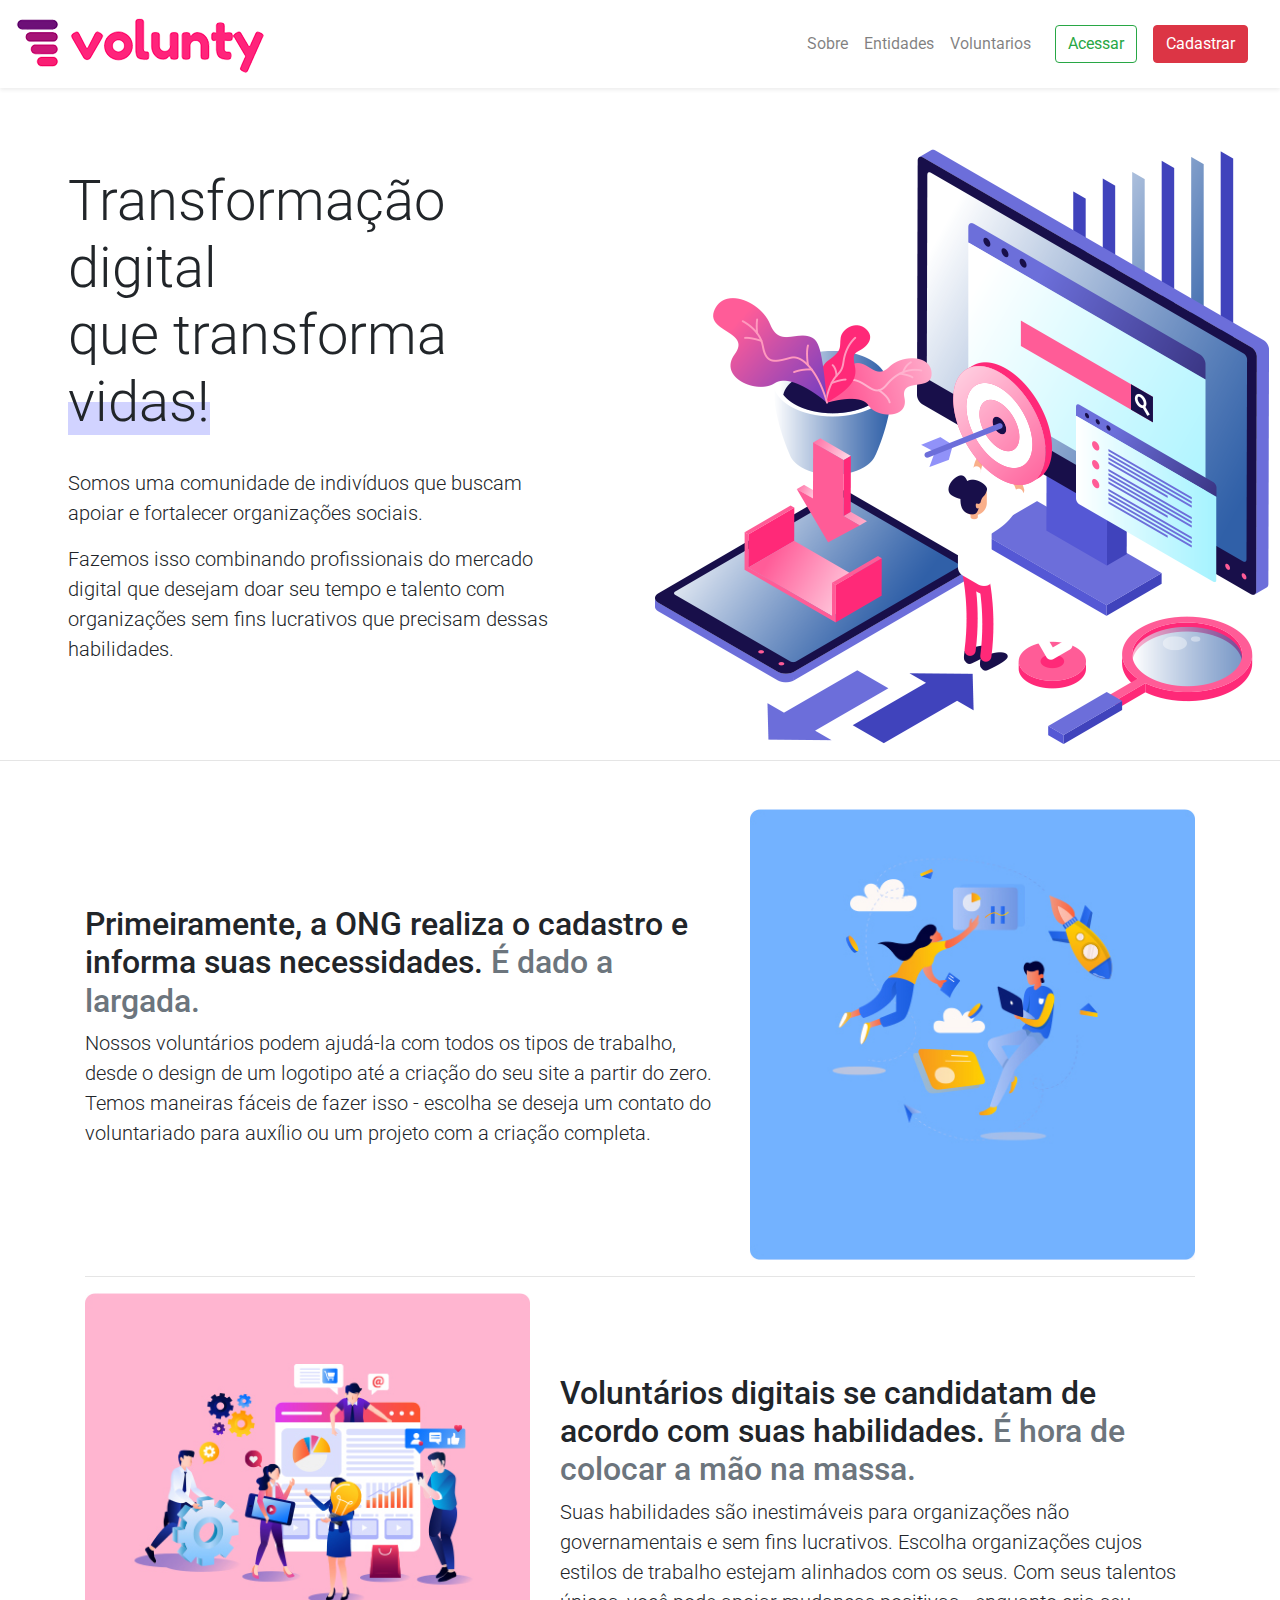
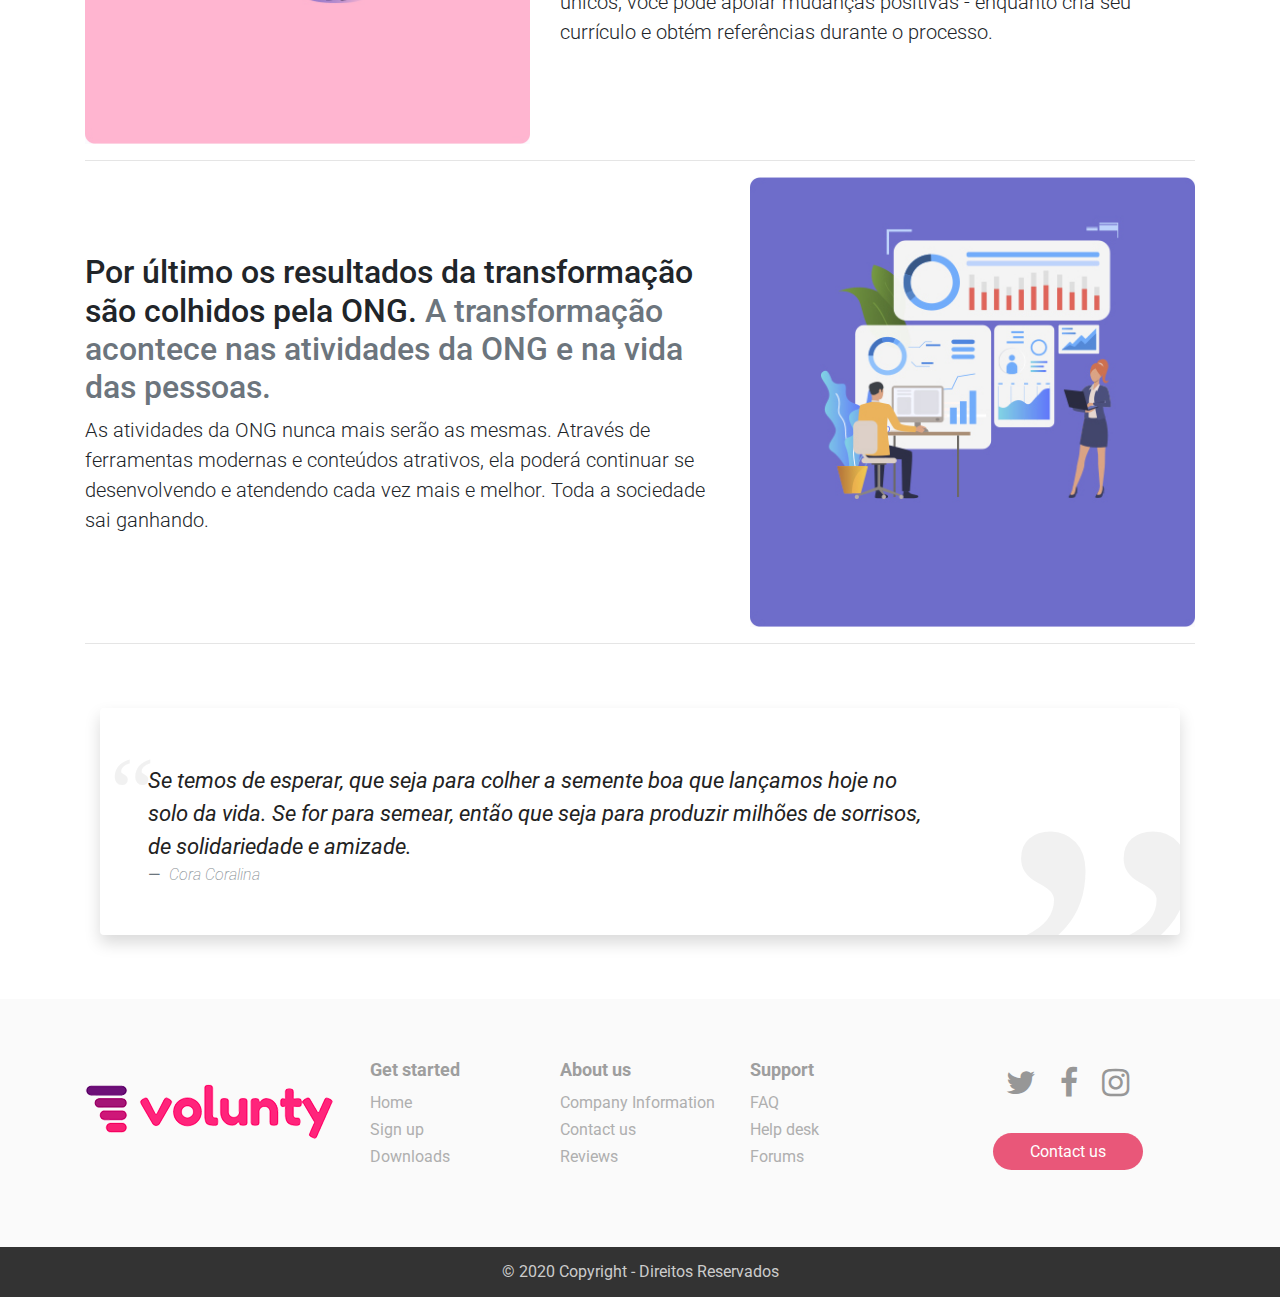
==== index.html @ 5f8e93ea "inicio" ====
<!DOCTYPE html>
<html lang="pt-br">

<head>
  <meta charset="utf-8">
  <meta name="viewport" content="width=device-width, initial-scale=1, shrink-to-fit=no">
  <meta name="description" content="">
  <meta name="author" content="">
  <meta name="generator" content="">
  <title>Volunty</title>


  <!-- Bootstrap core CSS -->
  <link rel="stylesheet" href="https://stackpath.bootstrapcdn.com/bootstrap/4.4.1/css/bootstrap.min.css"
    integrity="sha384-Vkoo8x4CGsO3+Hhxv8T/Q5PaXtkKtu6ug5TOeNV6gBiFeWPGFN9MuhOf23Q9Ifjh" crossorigin="anonymous">
  <link rel="stylesheet" href="https://cdnjs.cloudflare.com/ajax/libs/font-awesome/4.6.3/css/font-awesome.min.css">
  <link rel="stylesheet" href="assets/css/style.css">


</head>

<body style="background-color: white">



  <header>
    <nav class="navbar navbar-expand-lg navbar-light shadow-sm mb-3 bg-white " style="background-color: white;">
      <a class="navbar-brand div headerLogo" href="#"><img src="/assets/img/logo.png" alt="Volunty"></a>
      <button class="navbar-toggler" type="button" data-toggle="collapse" data-target="#navbarTogglerDemo02"
        aria-controls="navbarTogglerDemo02" aria-expanded="false" aria-label="Toggle navigation">
        <span class="navbar-toggler-icon"></span>
      </button>



      <div class="collapse navbar-collapse" id="navbarTogglerDemo02">
        <ul class="navbar-nav ml-auto mt-2 mt-lg-0" justify-content-end>
          <li class="nav-item ml-auto">
            <a class="nav-link " href="#">Sobre</a>
          </li>
          <li class="nav-item">
            <a class="nav-link" href="#">Entidades</a>
          </li>
          <li class="nav-item">
            <a class="nav-link" href="#">Voluntarios</a>
          </li>

        </ul>
        <nav class="navbar navbar-light">
          <button class="btn btn-outline-success mr-3" type="button">Acessar</button>
          <button class="btn btn-danger" type="button">Cadastrar</button>
        </nav>
      </div>
      <hr class="featurette-divider mb-5">

    </nav>

  </header>


  <div class="">

    <main role="main">
      <section id="">

        <div class="container-fluid">
          <div class="row ">
            <div class="col-md-5 mx-auto align-self-center">
              <h2 class="display-4">
                Transformação digital<br> que transforma <span class="highlight">vidas!</span>
              </h2>
              </br>
              <p class="lead"> Somos uma comunidade de indivíduos que
                buscam apoiar e fortalecer organizações sociais.</p>
              <p class="lead"> Fazemos isso combinando profissionais do mercado digital que
                desejam doar seu tempo e talento com organizações
                sem fins lucrativos que precisam dessas habilidades.</p>
            </div>
            <div class="col-md-6 align-self-center">
              <img src="/assets/img/hero_right.png" alt="Volunty">
            </div>
          </div>
        </div>



      </section>

      <hr class="featurette-divider mb-5 mt-10">

      <!-- Marketing messaging and featurettes  ================================================== -->
      <!-- Wrap the rest of the page in another container to center all the content. -->

      <div class="container marketing">



        <!-- START THE FEATURETTES -->



        <div class="row featurette">
          <div class="col-md-7  mx-auto align-self-center">
            <h2 class="featurette-heading">Primeiramente, a ONG realiza o cadastro e informa suas
              necessidades. <span class="text-muted">É dado a largada.</span></h2>
            <p class="lead">Nossos voluntários podem ajudá-la com todos os tipos de trabalho, desde o
              design de um logotipo até a criação do seu site a partir do zero. Temos maneiras fáceis de
              fazer isso - escolha se deseja um contato do voluntariado para auxílio ou um projeto com a criação
              completa.</p>
          </div>
          <div class="col-md-5">
            <img class="bd-placeholder-img bd-placeholder-img-lg featurette-image img-fluid mx-auto" width="500"
              height="500" class="bd-placeholder-img rounded-circle" width="140" height="140"
              src="/assets/img/visit_1.jpg" alt="Volunty">
          </div>
        </div>

        <hr class="featurette-divider">

        <div class="row featurette">
          <div class="col-md-7 order-md-2  mx-auto align-self-center">
            <h2 class="featurette-heading">Voluntários digitais se candidatam de acordo com suas habilidades.
              <span class="text-muted">É hora de colocar a mão na massa.</span></h2>
            <p class="lead">Suas habilidades são inestimáveis ​​para organizações não governamentais e sem fins
              lucrativos.
              Escolha organizações cujos estilos de trabalho estejam alinhados com os seus.
              Com seus talentos únicos, você pode apoiar mudanças positivas - enquanto cria seu currículo
              e obtém referências durante o processo.</p>
          </div>
          <div class="col-md-5">
            <img class="bd-placeholder-img bd-placeholder-img-lg featurette-image img-fluid mx-auto" width="500"
              height="500" class="bd-placeholder-img rounded-circle" width="140" height="140"
              src="/assets/img/visit_2.jpg" alt="Volunty">
          </div>
        </div>

        <hr class="featurette-divider">

        <div class="row featurette">
          <div class="col-md-7  mx-auto align-self-center">
            <h2 class="featurette-heading">Por último os resultados da transformação são colhidos pela ONG.
              <span class="text-muted">A transformação acontece nas atividades da ONG e na vida das
                pessoas.</span>
            </h2>
            <p class="lead">As atividades da ONG nunca mais serão as mesmas. Através de ferramentas modernas e conteúdos
              atrativos, ela poderá continuar se desenvolvendo e atendendo cada vez mais e melhor. Toda a sociedade sai
              ganhando.</p>
          </div>
          <div class="col-md-5">
            <img class="bd-placeholder-img bd-placeholder-img-lg featurette-image img-fluid mx-auto" width="500"
              height="500" class="bd-placeholder-img rounded-circle" width="140" height="140"
              src="/assets/img/visit_3.jpg" alt="Volunty">
          </div>
        </div>

        <hr class="featurette-divider">


        <!-- citaçao-->

        <section class="py-5">
          <div class="container">


            <div class="row">
              <div class="col-lg-12 mx-auto ">

                <!-- CUSTOM BLOCKQUOTE -->
                <blockquote class="blockquote blockquote-custom bg-white p-5 shadow rounded quote-card">

                  <p class="mb-0 mt-2 font-italic">Se temos de esperar, que seja para colher a semente boa que lançamos
                    hoje no solo da vida. Se for para semear, então que seja para produzir milhões de sorrisos, de
                    solidariedade e amizade.</p>
                  <footer class="blockquote-footer  ">
                    <cite title="Source Title">Cora Coralina</cite>
                  </footer>
                </blockquote><!-- END -->

              </div>
            </div>
          </div>
        </section>
        <!-- citaçao-->



      </div>


      <!-- /END THE FEATURETTES -->



  </div><!-- /.container -->



  <!-- FOOTER
    ================================================== -->
  <footer id="myFooter">
    <div class="container">
      <div class="row">
        <div class="col-sm-3">
          <a class="navbar-brand div headerLogo" href="#"><img src="/assets/img/logo.png" alt="Volunty"></a>
        </div>
        <div class="col-sm-2">
          <h5>Get started</h5>
          <ul>
            <li><a href="#">Home</a></li>
            <li><a href="#">Sign up</a></li>
            <li><a href="#">Downloads</a></li>
          </ul>
        </div>
        <div class="col-sm-2">
          <h5>About us</h5>
          <ul>
            <li><a href="#">Company Information</a></li>
            <li><a href="#">Contact us</a></li>
            <li><a href="#">Reviews</a></li>
          </ul>
        </div>
        <div class="col-sm-2">
          <h5>Support</h5>
          <ul>
            <li><a href="#">FAQ</a></li>
            <li><a href="#">Help desk</a></li>
            <li><a href="#">Forums</a></li>
          </ul>
        </div>
        <div class="col-sm-3">
          <div class="social-networks">
            <a href="#" class="twitter"><i class="fa fa-twitter"></i></a>
            <a href="#" class="facebook"><i class="fa fa-facebook"></i></a>
            <a href="#" class="instagram"><i class="fa fa-instagram"></i></a>
          </div>
          <button type="button" class="btn btn-default">Contact us</button>
        </div>
      </div>
    </div>
    <div class="footer-copyright">
      <p>© 2020 Copyright - Direitos Reservados </p>
    </div>
  </footer>

  </main>
  </div>

  <script src="https://code.jquery.com/jquery-3.4.1.slim.min.js"
    integrity="sha384-J6qa4849blE2+poT4WnyKhv5vZF5SrPo0iEjwBvKU7imGFAV0wwj1yYfoRSJoZ+n"
    crossorigin="anonymous"></script>
  <script src="https://cdn.jsdelivr.net/npm/popper.js@1.16.0/dist/umd/popper.min.js"
    integrity="sha384-Q6E9RHvbIyZFJoft+2mJbHaEWldlvI9IOYy5n3zV9zzTtmI3UksdQRVvoxMfooAo"
    crossorigin="anonymous"></script>
  <script src="https://stackpath.bootstrapcdn.com/bootstrap/4.4.1/js/bootstrap.min.js"
    integrity="sha384-wfSDF2E50Y2D1uUdj0O3uMBJnjuUD4Ih7YwaYd1iqfktj0Uod8GCExl3Og8ifwB6"
    crossorigin="anonymous"></script>
</body>

</html>
---- assets/css/style.css ----
@import url('https://fonts.googleapis.com/css2?family=Roboto:ital,wght@0,300;0,400;0,500;0,700;0,900;1,500;1,900&display=swap');


/*

.btn {
  color: #fff;
  background: #f44a40;
  border: 1px solid transparent;
  border-radius: 20px;
  display: inline-block;
  outline: none;
  line-height: 40px;
  padding: 2px 20px 2px 20px;
  font-size: .8em;
  text-decoration: none;
  font-weight: 500;
  cursor: pointer;
  display: flex;
  width: 120px;
  box-sizing: border-box;
  margin: auto;
  justify-content: center;
 t}

.btn:hover {
  cursor: pointer;
  background: #ff4800;
  transition-duration: 0.4s;
  text-decoration: none;
  }

  /* HEADER -------------------------------------------------- */
/*/*
#intro {

  margin-top: 100px;
}

.headerContainer {
    
  padding: 15px;
  display: flex;
  margin: auto;

             
}

.headerLogo {
  float: left;
}

.headerLogo img {
    height: 50px;
    margin-right: 30px;
}
.headerNav{

width: 100%;
background-color: teal;
margin: auto;
justify-content: flex-end;
}

.headerNav nav ul {
    list-style-type: none;
    margin: 0px;
    padding-right: 20px;
  }
  
.headerNav nav ul li {
  float: right;

    
  
  }
  
.headerNav nav ul li .headerNavLink {
    padding-left: 25px;
    text-decoration: none;
  }
  
.headerNav nav ul li .headerNavLink:hover {
      color: #6d0f78;
      transition-duration: 0.4s;
    }

.headerRegister{



   }


 
  /* MAIN -------------------------------------------------- */

/*/*
.mainContainer {

}

.mainTop{
  margin-top: 500px;
  justify-items: center;
  align-items: center;
}

.mainTopPresentation{
  margin: 100px;
  color: #2b4b80cc
}
.mainTopPresentation h1{
 font-size: 34px;
 font-weight: bold;

}
.mainTopPresentation p{
  font-size: 23px
  
}

.mainTopImg{

}

.main2

  /* FOOTER -------------------------------------------------- */


  #myFooter {
    background-color: #fafafa;
    color: rgb(255, 255, 255);
    padding-top: 30px;
}

#myFooter .footer-copyright {
    background-color: #333333;
    padding-top: 3px;
    padding-bottom: 3px;
    text-align: center;
}

#myFooter .row {
    margin-bottom: 60px;
}

#myFooter .navbar-brand {
    margin-top: 45px;
    height: 65px;
}

#myFooter .footer-copyright p {
    margin: 10px;
    color: #ccc;
}

#myFooter ul {
    list-style-type: none;
    padding-left: 0;
    line-height: 1.7;
}

#myFooter h5 {
    font-size: 18px;
    color: rgb(158, 158, 158);
    font-weight: bold;
    margin-top: 30px;
}

#myFooter h2 a{
    font-size: 50px;
    text-align: center;
    color: #fff;
}

#myFooter a {
    color: #afafaf;
    text-decoration: none;
}

#myFooter a:hover,
#myFooter a:focus {
    text-decoration: none;
    color: rgb(88, 88, 88);
}

#myFooter .social-networks {
    text-align: center;
    padding-top: 30px;
    padding-bottom: 16px;
}

#myFooter .social-networks a {
    font-size: 32px;
    color: #979797;
    padding: 10px;
    transition: 0.2s;
}

#myFooter .social-networks a:hover {
    text-decoration: none;
}

#myFooter .facebook:hover {
    color: #0077e2;
}

#myFooter .instagram:hover {
    color: #ef1a1a;
}

#myFooter .twitter:hover {
    color: #00aced;
}

#myFooter .btn {
    color: white;
    background-color: #e95779;
    border-radius: 20px;
    border: none;
    width: 150px;
    display: block;
    margin: 0 auto;
    margin-top: 10px;
    line-height: 25px;
}

#myFooter .btn:hover {
  background-color: #fd7d9b;
}

@media screen and (max-width: 767px) {
    #myFooter {
        text-align: center;
    }
}




/*
* ==========================================
* QUOTE
* ==========================================
*
*/



.quote-card {
  background: #fff;
  color: #222222;
  padding: 20px;
  padding-left: 50px;
  box-sizing: border-box;
  box-shadow: 0 2px 4px rgba(34, 34, 34, 0.12);
  position: relative;
  overflow: hidden;
  min-height: 120px;
}
.quote-card p {
  font-size: 22px;
  line-height: 1.5;
  margin: 0;
  max-width: 80%;
}
.quote-card cite {
  font-size: 16px;
  margin-top: 10px;
  font-weight: 200;
  opacity: 0.8;
}
.quote-card:before {
  font-family: Georgia, serif;
  content: "“";
  position: absolute;
  top: 10px;
  left: 10px;
  font-size: 5em;
  color: rgba(238, 238, 238, 0.8);
  font-weight: normal;
}
.quote-card:after {
  font-family: Georgia, serif;
  content: "”";
  position: absolute;
  bottom: -110px;
  line-height: 100px;
  right: -32px;
  font-size: 25em;
  color: rgba(238, 238, 238, 0.8);
  font-weight: normal;
}
@media (max-width: 640px) {
  .quote-card:after {
    font-size: 22em;
    right: -25px;
  }
}



/*
*
* ==========================================
* Highlight
* ==========================================
*/

.highlight {
  background: linear-gradient(180deg,rgba(255,255,255,0) 50%, #d1d3ff 50%);
}
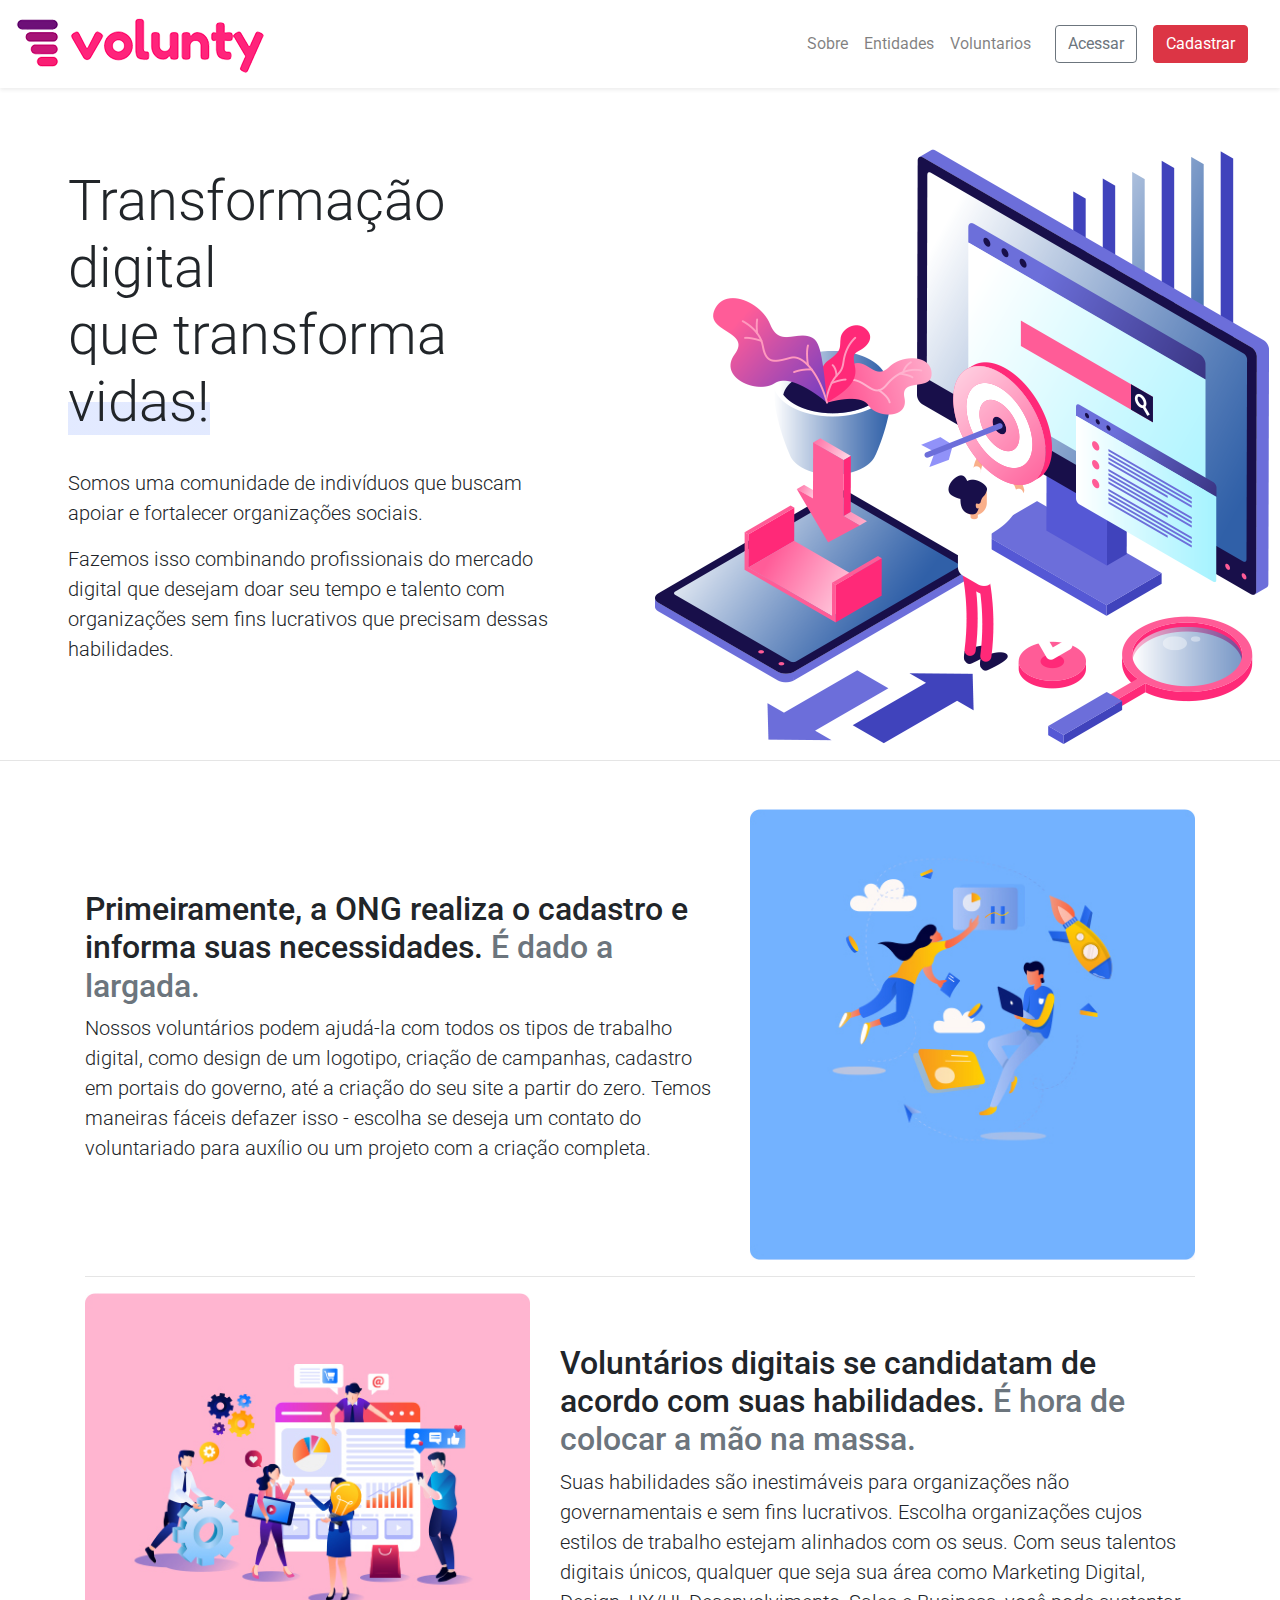
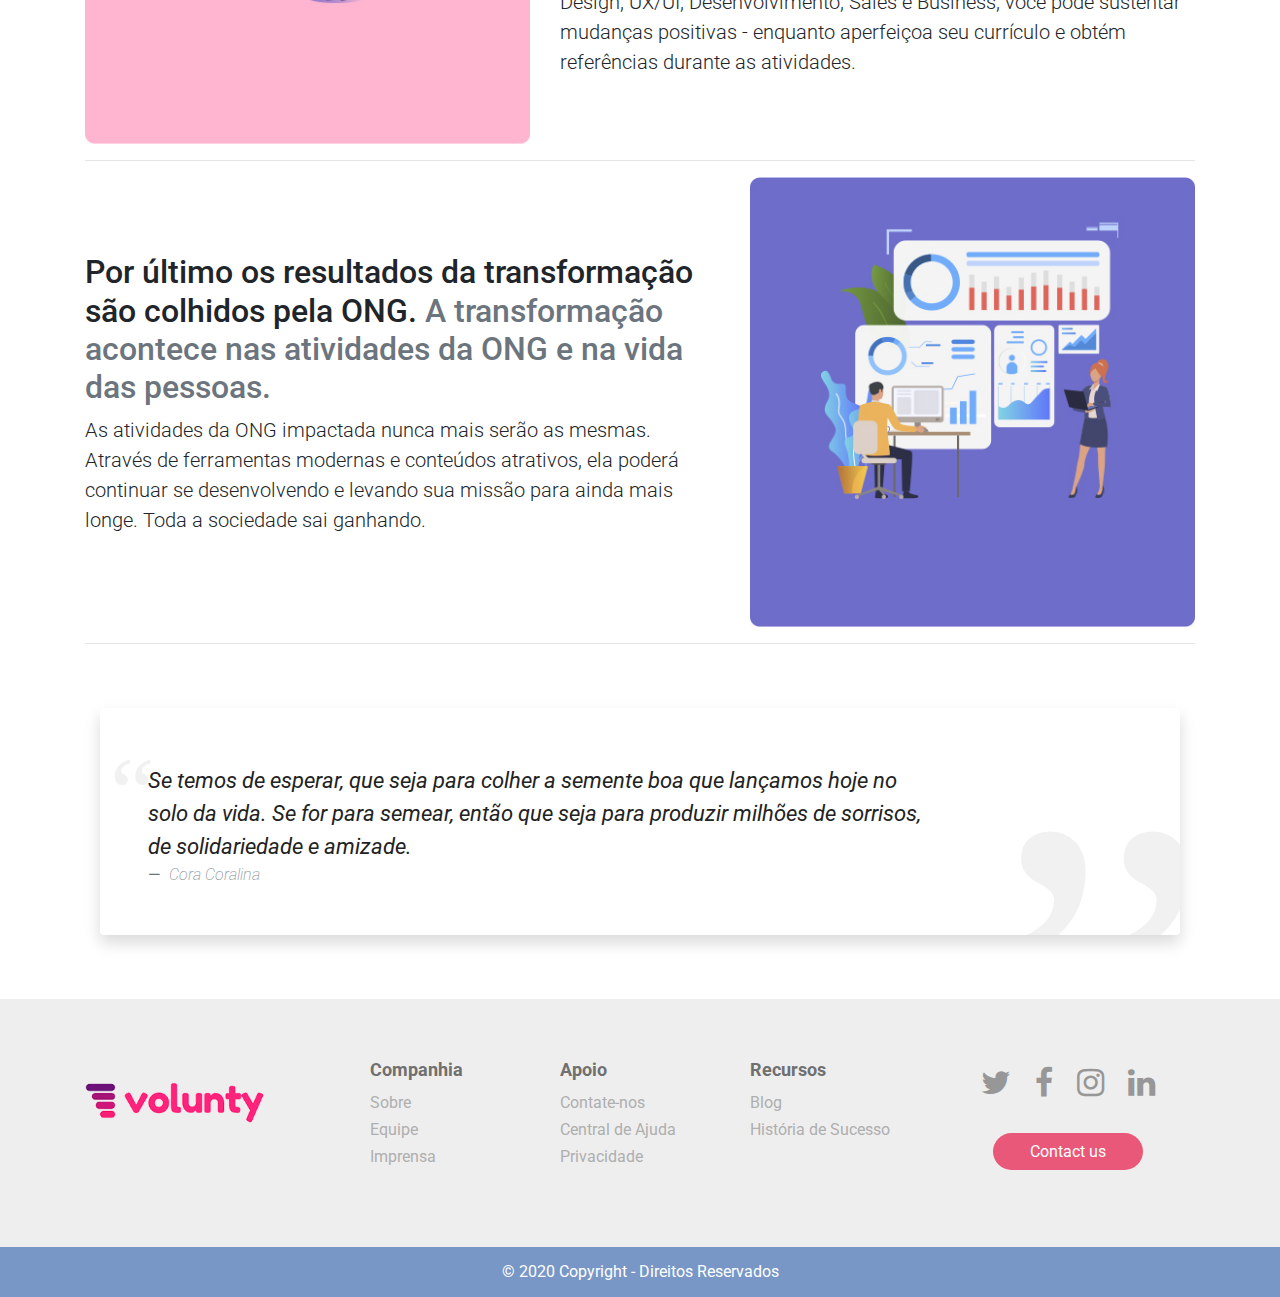
==== commit 7782c28c: "mvp trial v0.1" ====
--- a/index.html
+++ b/index.html
@@ -47,7 +47,7 @@
 
         </ul>
         <nav class="navbar navbar-light">
-          <button class="btn btn-outline-success mr-3" type="button">Acessar</button>
+          <button class="btn btn-outline-secondary mr-3" type="button">Acessar</button>
           <button class="btn btn-danger" type="button">Cadastrar</button>
         </nav>
       </div>
@@ -103,10 +103,10 @@
           <div class="col-md-7  mx-auto align-self-center">
             <h2 class="featurette-heading">Primeiramente, a ONG realiza o cadastro e informa suas
               necessidades. <span class="text-muted">É dado a largada.</span></h2>
-            <p class="lead">Nossos voluntários podem ajudá-la com todos os tipos de trabalho, desde o
-              design de um logotipo até a criação do seu site a partir do zero. Temos maneiras fáceis de
-              fazer isso - escolha se deseja um contato do voluntariado para auxílio ou um projeto com a criação
-              completa.</p>
+            <p class="lead">Nossos voluntários podem ajudá-la com todos os tipos de trabalho digital, como
+              design de um logotipo, criação de campanhas, cadastro em portais do governo, até a criação do seu site a
+              partir do zero. Temos maneiras fáceis defazer isso - escolha se deseja um contato do voluntariado para
+              auxílio ou um projeto com a criação completa.</p>
           </div>
           <div class="col-md-5">
             <img class="bd-placeholder-img bd-placeholder-img-lg featurette-image img-fluid mx-auto" width="500"
@@ -124,8 +124,9 @@
             <p class="lead">Suas habilidades são inestimáveis ​​para organizações não governamentais e sem fins
               lucrativos.
               Escolha organizações cujos estilos de trabalho estejam alinhados com os seus.
-              Com seus talentos únicos, você pode apoiar mudanças positivas - enquanto cria seu currículo
-              e obtém referências durante o processo.</p>
+              Com seus talentos digitais únicos, qualquer que seja sua área como Marketing Digital, Design, UX/UI,
+              Desenvolvimento, Sales e Business, você pode sustentar mudanças positivas - enquanto aperfeiçoa seu currículo
+              e obtém referências durante as atividades. </p>
           </div>
           <div class="col-md-5">
             <img class="bd-placeholder-img bd-placeholder-img-lg featurette-image img-fluid mx-auto" width="500"
@@ -142,8 +143,8 @@
               <span class="text-muted">A transformação acontece nas atividades da ONG e na vida das
                 pessoas.</span>
             </h2>
-            <p class="lead">As atividades da ONG nunca mais serão as mesmas. Através de ferramentas modernas e conteúdos
-              atrativos, ela poderá continuar se desenvolvendo e atendendo cada vez mais e melhor. Toda a sociedade sai
+            <p class="lead">As atividades da ONG impactada nunca mais serão as mesmas. Através de ferramentas modernas e conteúdos
+              atrativos, ela poderá continuar se desenvolvendo e levando sua missão para ainda mais longe. Toda a sociedade sai
               ganhando.</p>
           </div>
           <div class="col-md-5">
@@ -201,30 +202,29 @@
     <div class="container">
       <div class="row">
         <div class="col-sm-3">
-          <a class="navbar-brand div headerLogo" href="#"><img src="/assets/img/logo.png" alt="Volunty"></a>
+          <a class="navbar-brand div" href="#"><img src="/assets/img/logo.png" alt="Volunty"></a>
         </div>
         <div class="col-sm-2">
-          <h5>Get started</h5>
+          <h5>Companhia</h5>
           <ul>
-            <li><a href="#">Home</a></li>
-            <li><a href="#">Sign up</a></li>
-            <li><a href="#">Downloads</a></li>
+            <li><a href="#">Sobre</a></li>
+            <li><a href="#">Equipe</a></li>
+            <li><a href="#">Imprensa</a></li>
           </ul>
         </div>
         <div class="col-sm-2">
-          <h5>About us</h5>
+          <h5>Apoio</h5>
           <ul>
-            <li><a href="#">Company Information</a></li>
-            <li><a href="#">Contact us</a></li>
-            <li><a href="#">Reviews</a></li>
+            <li><a href="#">Contate-nos</a></li>
+            <li><a href="#">Central de Ajuda</a></li>
+            <li><a href="#">Privacidade</a></li>
           </ul>
         </div>
         <div class="col-sm-2">
-          <h5>Support</h5>
+          <h5>Recursos</h5>
           <ul>
-            <li><a href="#">FAQ</a></li>
-            <li><a href="#">Help desk</a></li>
-            <li><a href="#">Forums</a></li>
+            <li><a href="#">Blog</a></li>
+            <li><a href="#">História de Sucesso</a></li>
           </ul>
         </div>
         <div class="col-sm-3">
@@ -232,6 +232,7 @@
             <a href="#" class="twitter"><i class="fa fa-twitter"></i></a>
             <a href="#" class="facebook"><i class="fa fa-facebook"></i></a>
             <a href="#" class="instagram"><i class="fa fa-instagram"></i></a>
+            <a href="#" class="linkedin"><i class="fa fa-linkedin"></i></a>
           </div>
           <button type="button" class="btn btn-default">Contact us</button>
         </div>
--- a/assets/css/style.css
+++ b/assets/css/style.css
@@ -130,13 +130,17 @@
 
 
   #myFooter {
-    background-color: #fafafa;
+    background-color: #eeeeee;
     color: rgb(255, 255, 255);
     padding-top: 30px;
 }
 
+#myFooter img {
+    width: 180px;
+}
+
 #myFooter .footer-copyright {
-    background-color: #333333;
+    background-color: #7897c6;
     padding-top: 3px;
     padding-bottom: 3px;
     text-align: center;
@@ -153,7 +157,7 @@
 
 #myFooter .footer-copyright p {
     margin: 10px;
-    color: #ccc;
+    color: rgb(255, 255, 255);
 }
 
 #myFooter ul {
@@ -164,7 +168,7 @@
 
 #myFooter h5 {
     font-size: 18px;
-    color: rgb(158, 158, 158);
+    color: rgb(112, 112, 112);
     font-weight: bold;
     margin-top: 30px;
 }
@@ -208,11 +212,15 @@
 }
 
 #myFooter .instagram:hover {
-    color: #ef1a1a;
+    color: #e13c67;
 }
 
 #myFooter .twitter:hover {
     color: #00aced;
+}
+
+#myFooter .linkedin:hover {
+  color: #0077b5;
 }
 
 #myFooter .btn {
@@ -310,5 +318,5 @@
 */
 
 .highlight {
-  background: linear-gradient(180deg,rgba(255,255,255,0) 50%, #d1d3ff 50%);
+  background: linear-gradient(180deg,rgba(255,255,255,0) 50%, #e0e8ffea 50%);
 }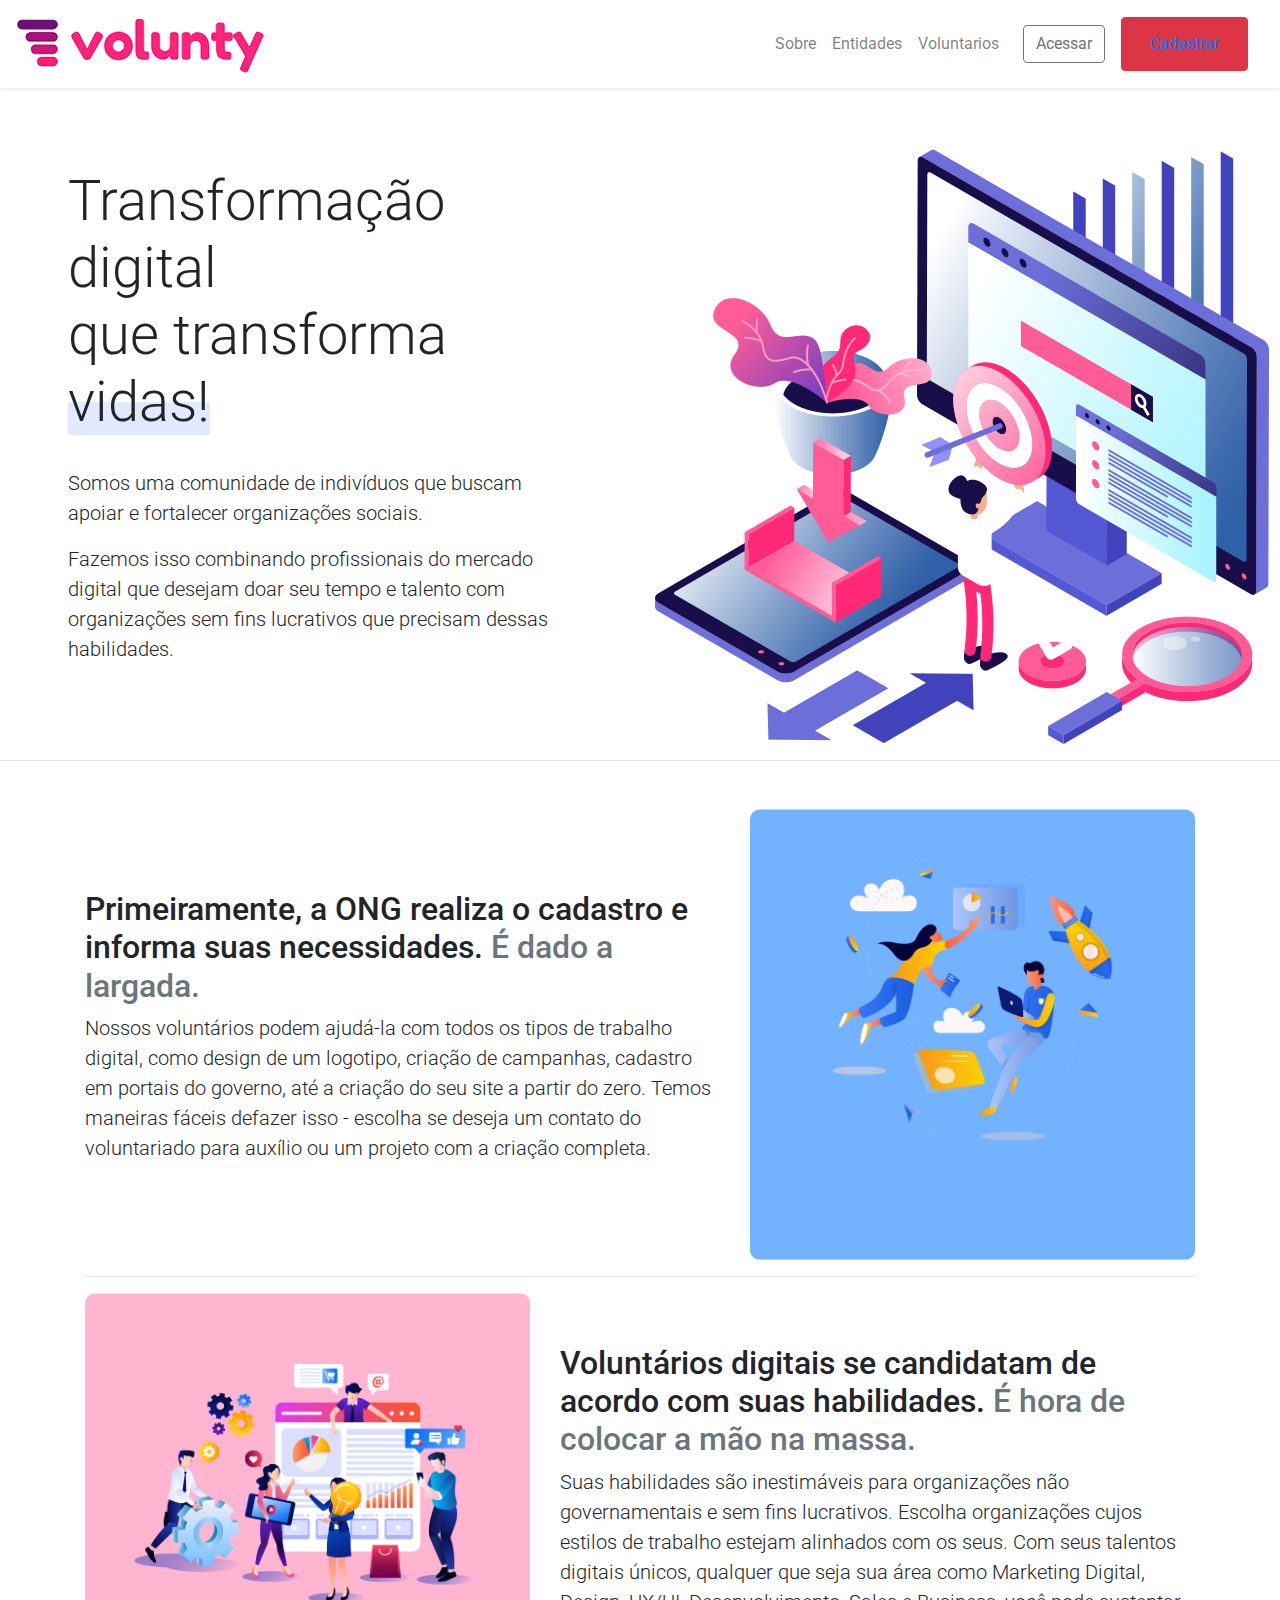
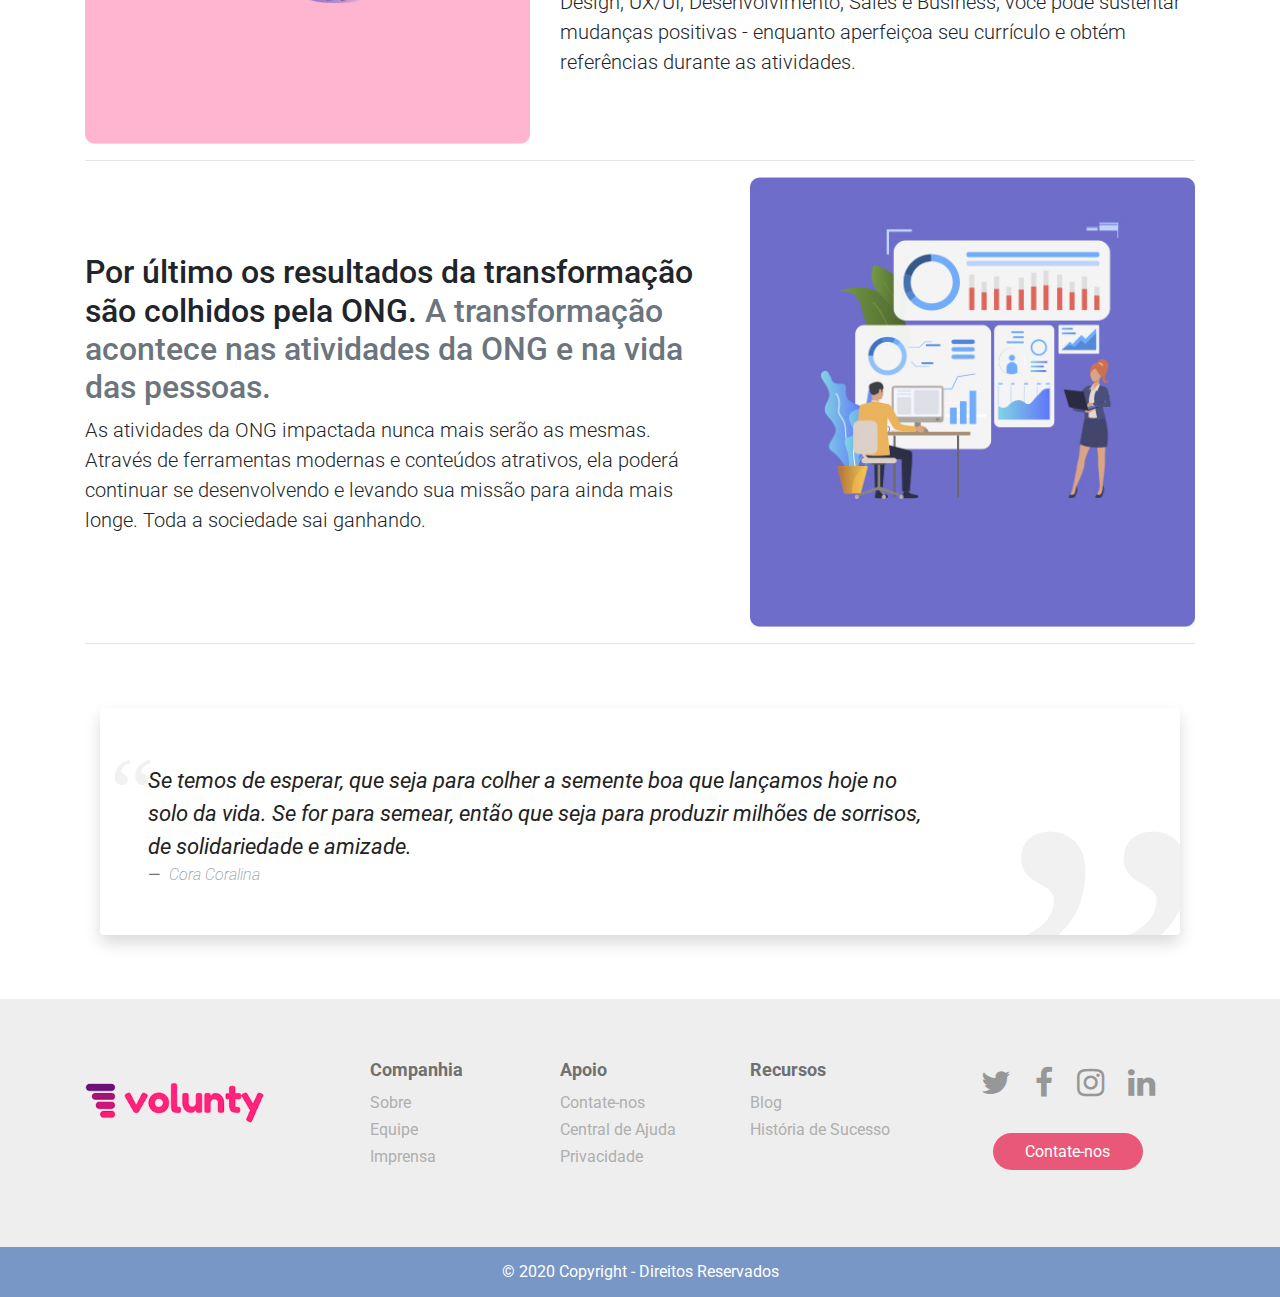
==== commit f91aeee2: "mvp trial v0.2" ====
--- a/index.html
+++ b/index.html
@@ -4,7 +4,7 @@
 <head>
   <meta charset="utf-8">
   <meta name="viewport" content="width=device-width, initial-scale=1, shrink-to-fit=no">
-  <meta name="description" content="">
+  <meta name="description" content="Conectamos voluntários digitais com ong's que precisam ser impactadas">
   <meta name="author" content="">
   <meta name="generator" content="">
   <title>Volunty</title>
@@ -36,19 +36,19 @@
       <div class="collapse navbar-collapse" id="navbarTogglerDemo02">
         <ul class="navbar-nav ml-auto mt-2 mt-lg-0" justify-content-end>
           <li class="nav-item ml-auto">
-            <a class="nav-link " href="#">Sobre</a>
+            <a class="nav-link " href="#Sobre">Sobre</a>
           </li>
           <li class="nav-item">
-            <a class="nav-link" href="#">Entidades</a>
+            <a class="nav-link" href="https://docs.google.com/forms/d/1poX9AkdAaMi5weIq0_LxD9wbmpp-DsPZ0Q24RivHbAI/prefill" target="_blank">Entidades</a>
           </li>
           <li class="nav-item">
-            <a class="nav-link" href="#">Voluntarios</a>
+            <a class="nav-link" href="https://docs.google.com/forms/d/1m-iG2ACBDXe7L7hFYIQHTtuF-uNbPmSKmtQ8rT8vqdw/prefill" target="_blank">Voluntarios</a>
           </li>
 
         </ul>
         <nav class="navbar navbar-light">
           <button class="btn btn-outline-secondary mr-3" type="button">Acessar</button>
-          <button class="btn btn-danger" type="button">Cadastrar</button>
+          <button class="btn btn-danger" type="button"><a class="nav-link" href="https://docs.google.com/forms/d/1m-iG2ACBDXe7L7hFYIQHTtuF-uNbPmSKmtQ8rT8vqdw/prefill" target="_blank">Cadastrar</a></button>
         </nav>
       </div>
       <hr class="featurette-divider mb-5">
@@ -61,7 +61,7 @@
   <div class="">
 
     <main role="main">
-      <section id="">
+      <section id="Sobre">
 
         <div class="container-fluid">
           <div class="row ">
@@ -234,7 +234,7 @@
             <a href="#" class="instagram"><i class="fa fa-instagram"></i></a>
             <a href="#" class="linkedin"><i class="fa fa-linkedin"></i></a>
           </div>
-          <button type="button" class="btn btn-default">Contact us</button>
+          <button type="button" class="btn btn-default">Contate-nos</button>
         </div>
       </div>
     </div>
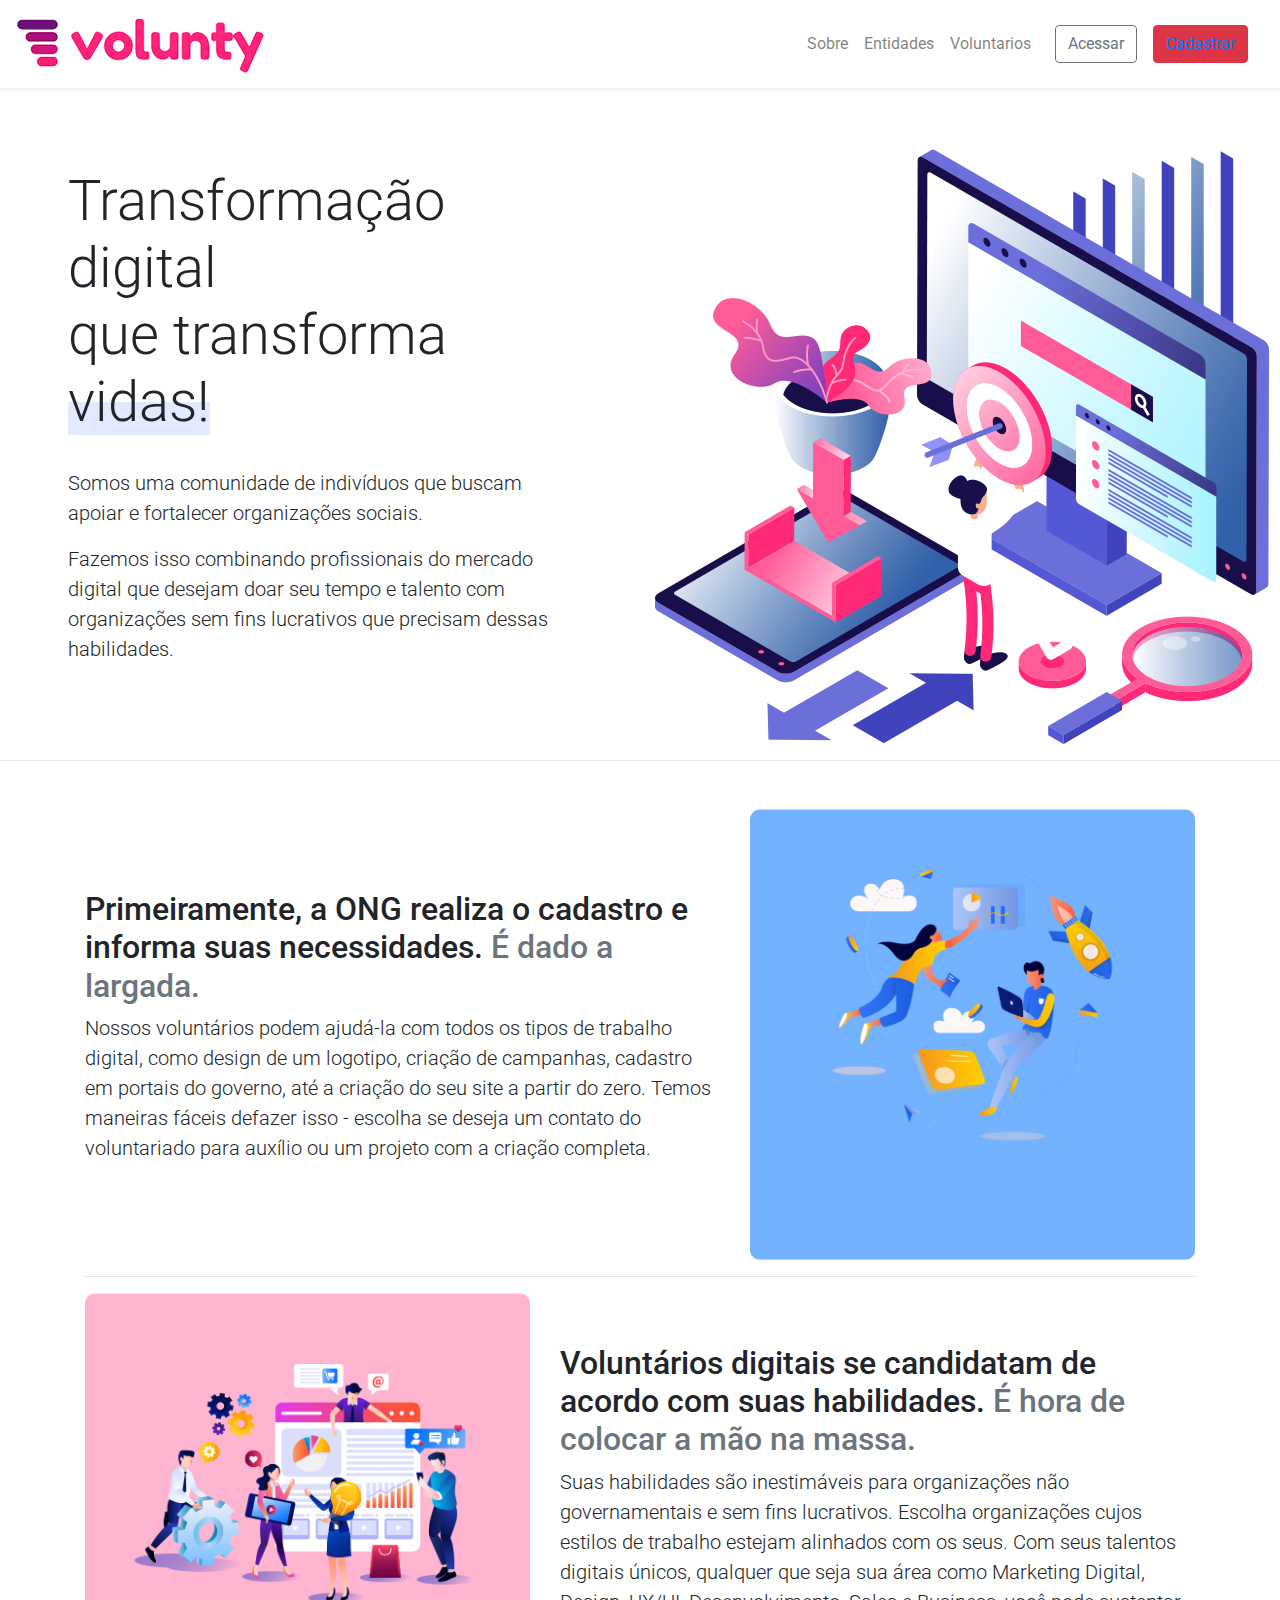
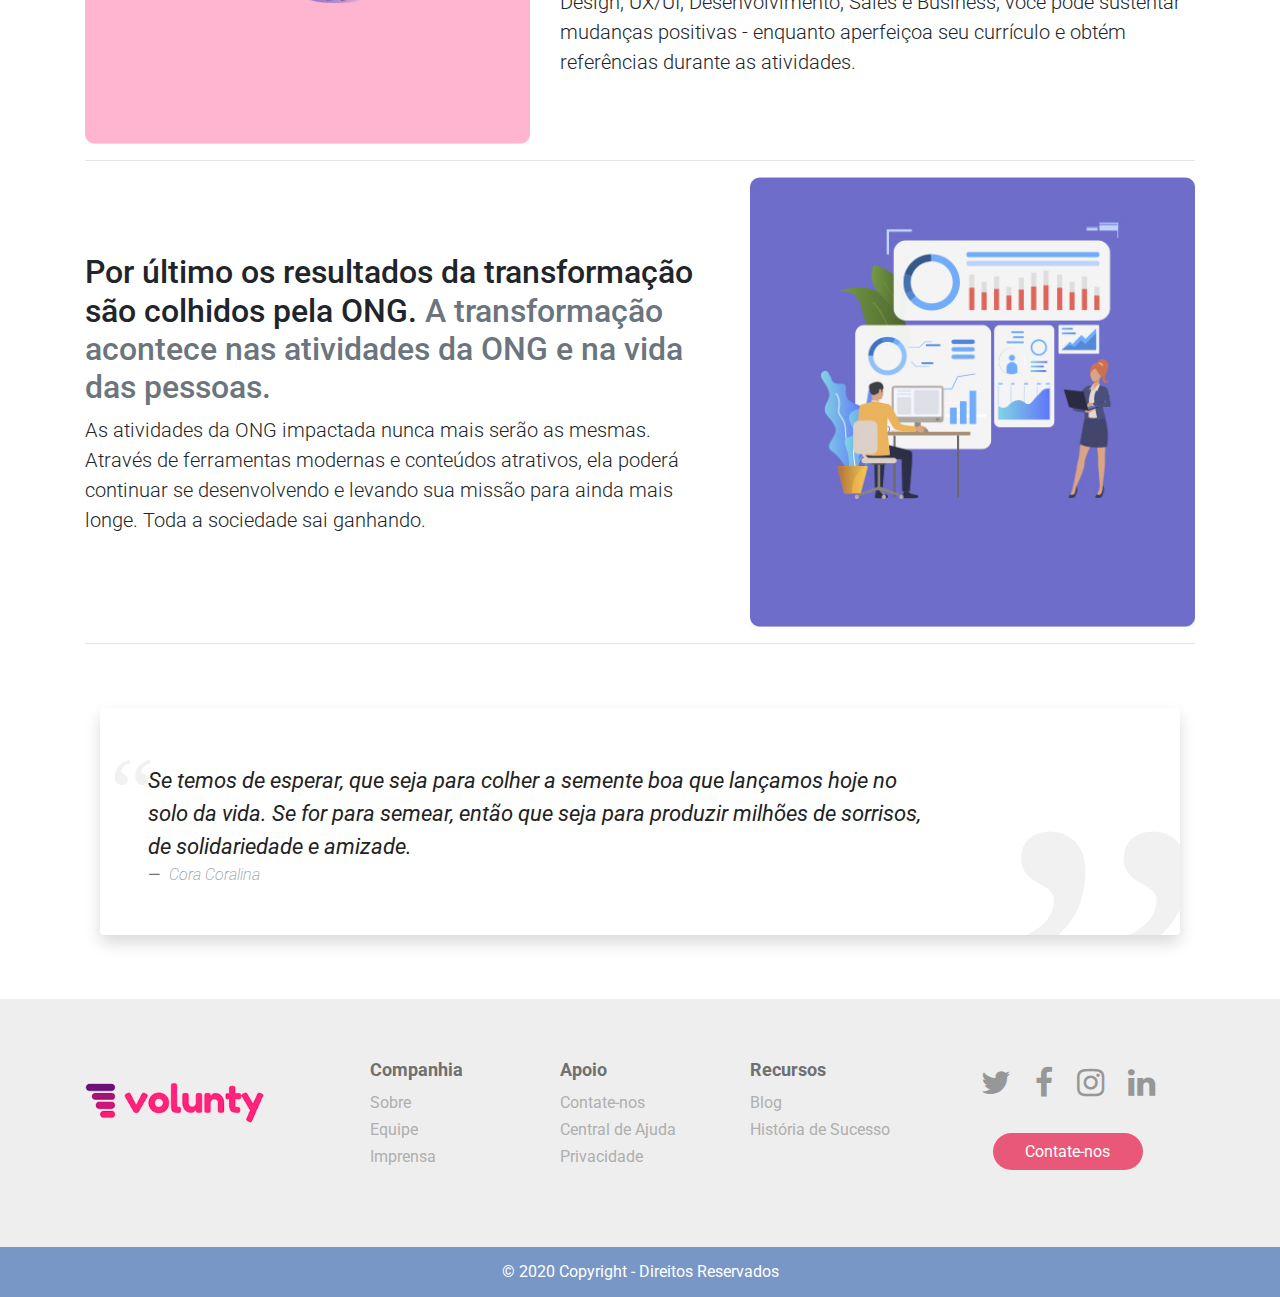
==== commit 2e9c71e6: "mvp trial v0.21" ====
--- a/index.html
+++ b/index.html
@@ -48,7 +48,7 @@
         </ul>
         <nav class="navbar navbar-light">
           <button class="btn btn-outline-secondary mr-3" type="button">Acessar</button>
-          <button class="btn btn-danger" type="button"><a class="nav-link" href="https://docs.google.com/forms/d/1m-iG2ACBDXe7L7hFYIQHTtuF-uNbPmSKmtQ8rT8vqdw/prefill" target="_blank">Cadastrar</a></button>
+          <button class="btn btn-danger" type="button"><a class="" href="https://docs.google.com/forms/d/1m-iG2ACBDXe7L7hFYIQHTtuF-uNbPmSKmtQ8rT8vqdw/prefill" target="_blank">Cadastrar</a></button>
         </nav>
       </div>
       <hr class="featurette-divider mb-5">
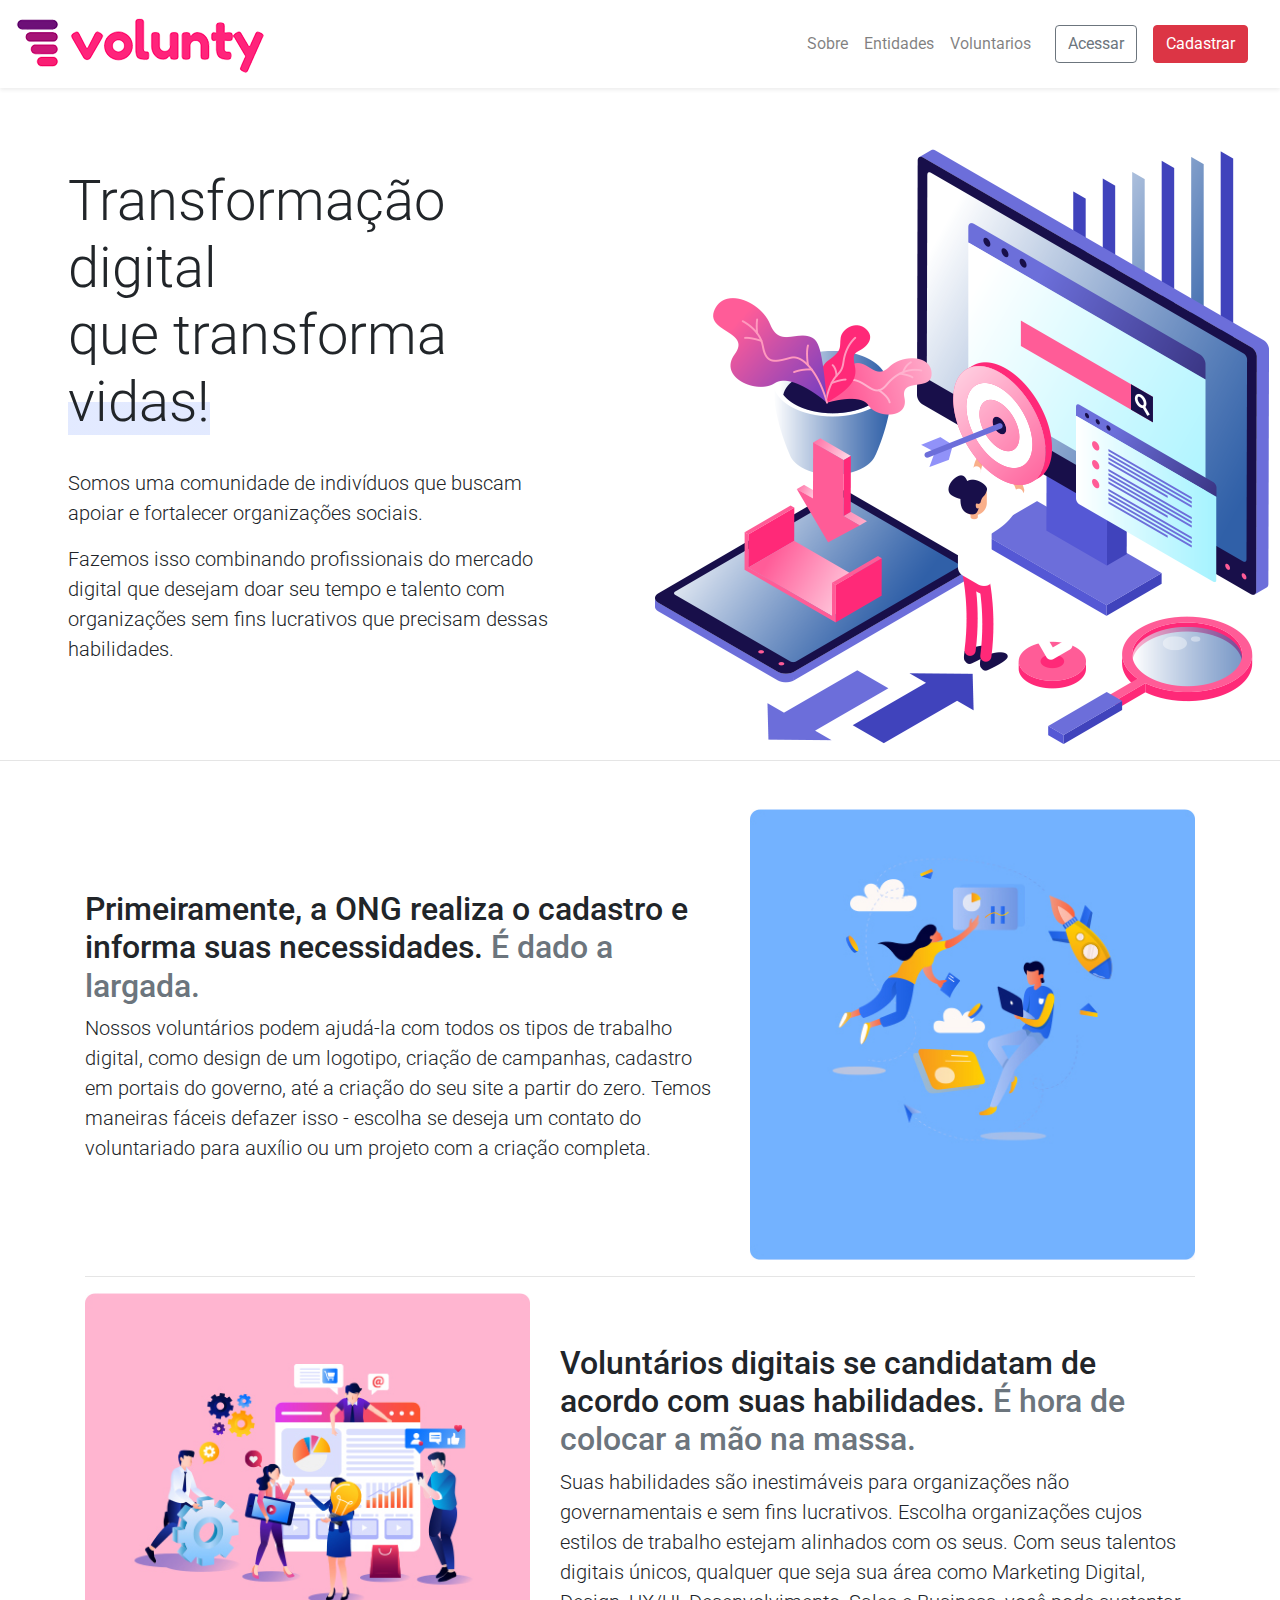
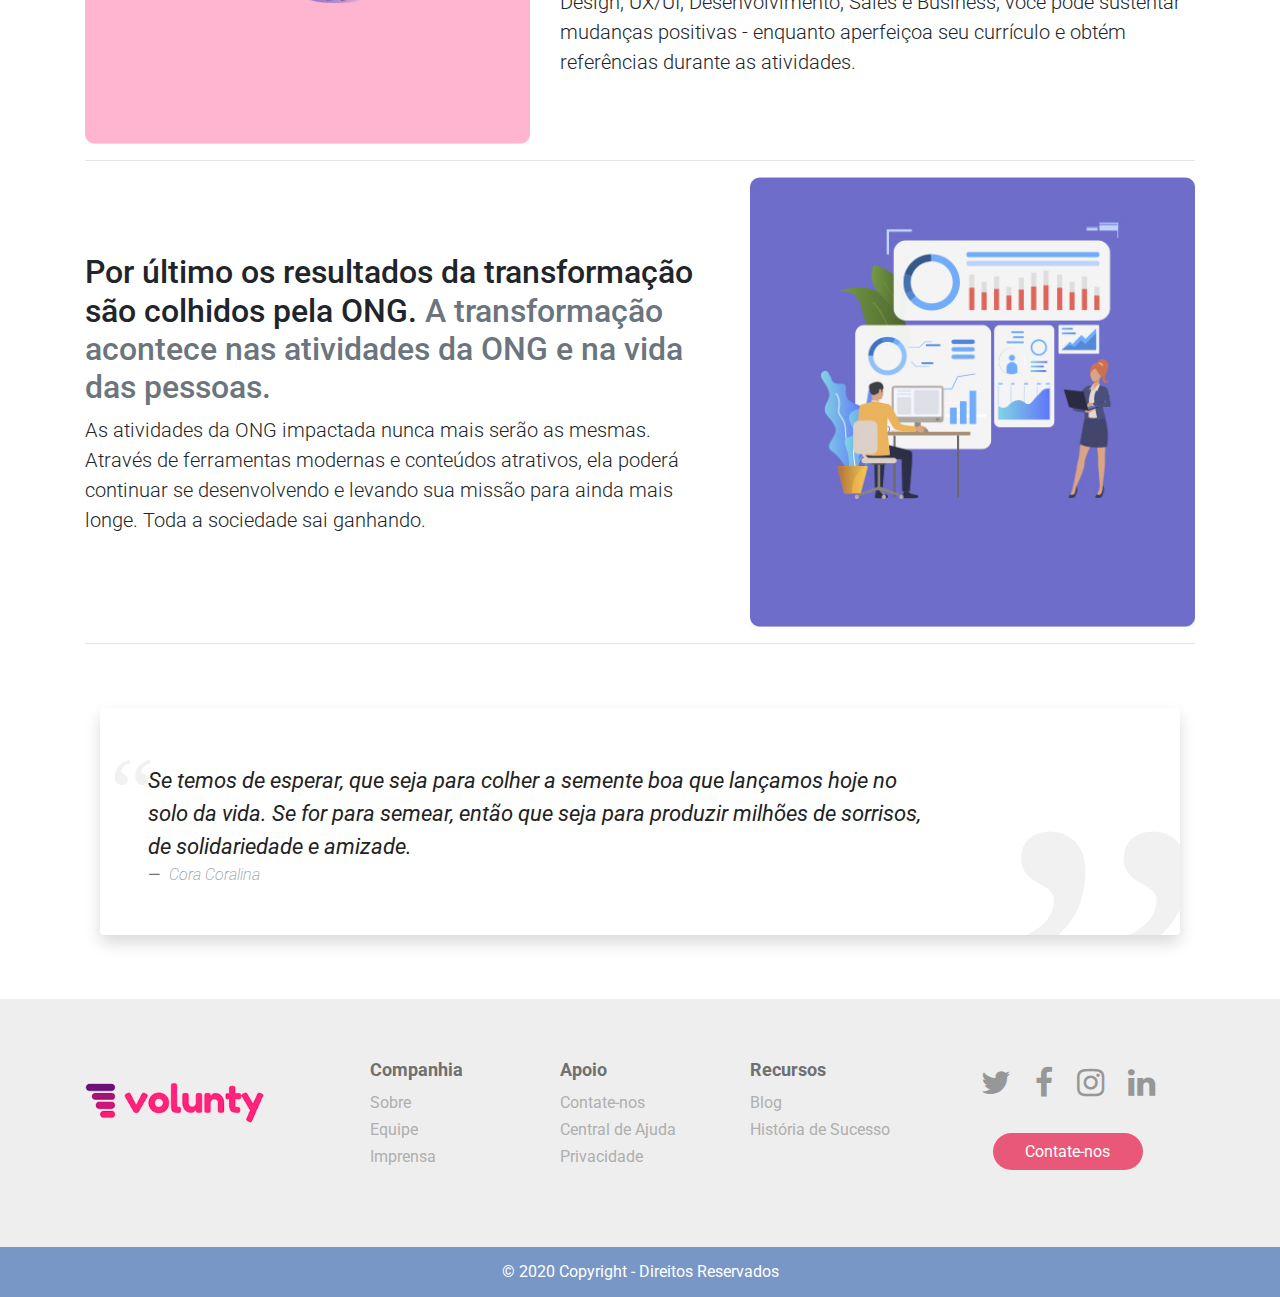
==== commit 65734e98: "mvp trial v0.221" ====
--- a/index.html
+++ b/index.html
@@ -39,16 +39,16 @@
             <a class="nav-link " href="#Sobre">Sobre</a>
           </li>
           <li class="nav-item">
-            <a class="nav-link" href="https://docs.google.com/forms/d/1poX9AkdAaMi5weIq0_LxD9wbmpp-DsPZ0Q24RivHbAI/prefill" target="_blank">Entidades</a>
+            <a class="nav-link" href="https://docs.google.com/forms/d/e/1FAIpQLSeyK_pcC5ejQWZBUc0Oa2YPjYTi4Bb9cYBq14BMbLvcNJxSEw/viewform?usp=sf_link" target="_blank">Entidades</a>
           </li>
           <li class="nav-item">
-            <a class="nav-link" href="https://docs.google.com/forms/d/1m-iG2ACBDXe7L7hFYIQHTtuF-uNbPmSKmtQ8rT8vqdw/prefill" target="_blank">Voluntarios</a>
+            <a class="nav-link" href="https://docs.google.com/forms/d/e/1FAIpQLSdhQY5iQrdCeQ5CLwg9Vod-2qR010ZxggsGSG3vNKF-4YBf4Q/viewform?usp=sf_link" target="_blank">Voluntarios</a>
           </li>
 
         </ul>
         <nav class="navbar navbar-light">
           <button class="btn btn-outline-secondary mr-3" type="button">Acessar</button>
-          <button class="btn btn-danger" type="button"><a class="" href="https://docs.google.com/forms/d/1m-iG2ACBDXe7L7hFYIQHTtuF-uNbPmSKmtQ8rT8vqdw/prefill" target="_blank">Cadastrar</a></button>
+          <a class="" href="https://docs.google.com/forms/d/e/1FAIpQLSdhQY5iQrdCeQ5CLwg9Vod-2qR010ZxggsGSG3vNKF-4YBf4Q/viewform?usp=sf_link" target="_blank"><button class="btn btn-danger" type="button">Cadastrar</button></a>
         </nav>
       </div>
       <hr class="featurette-divider mb-5">
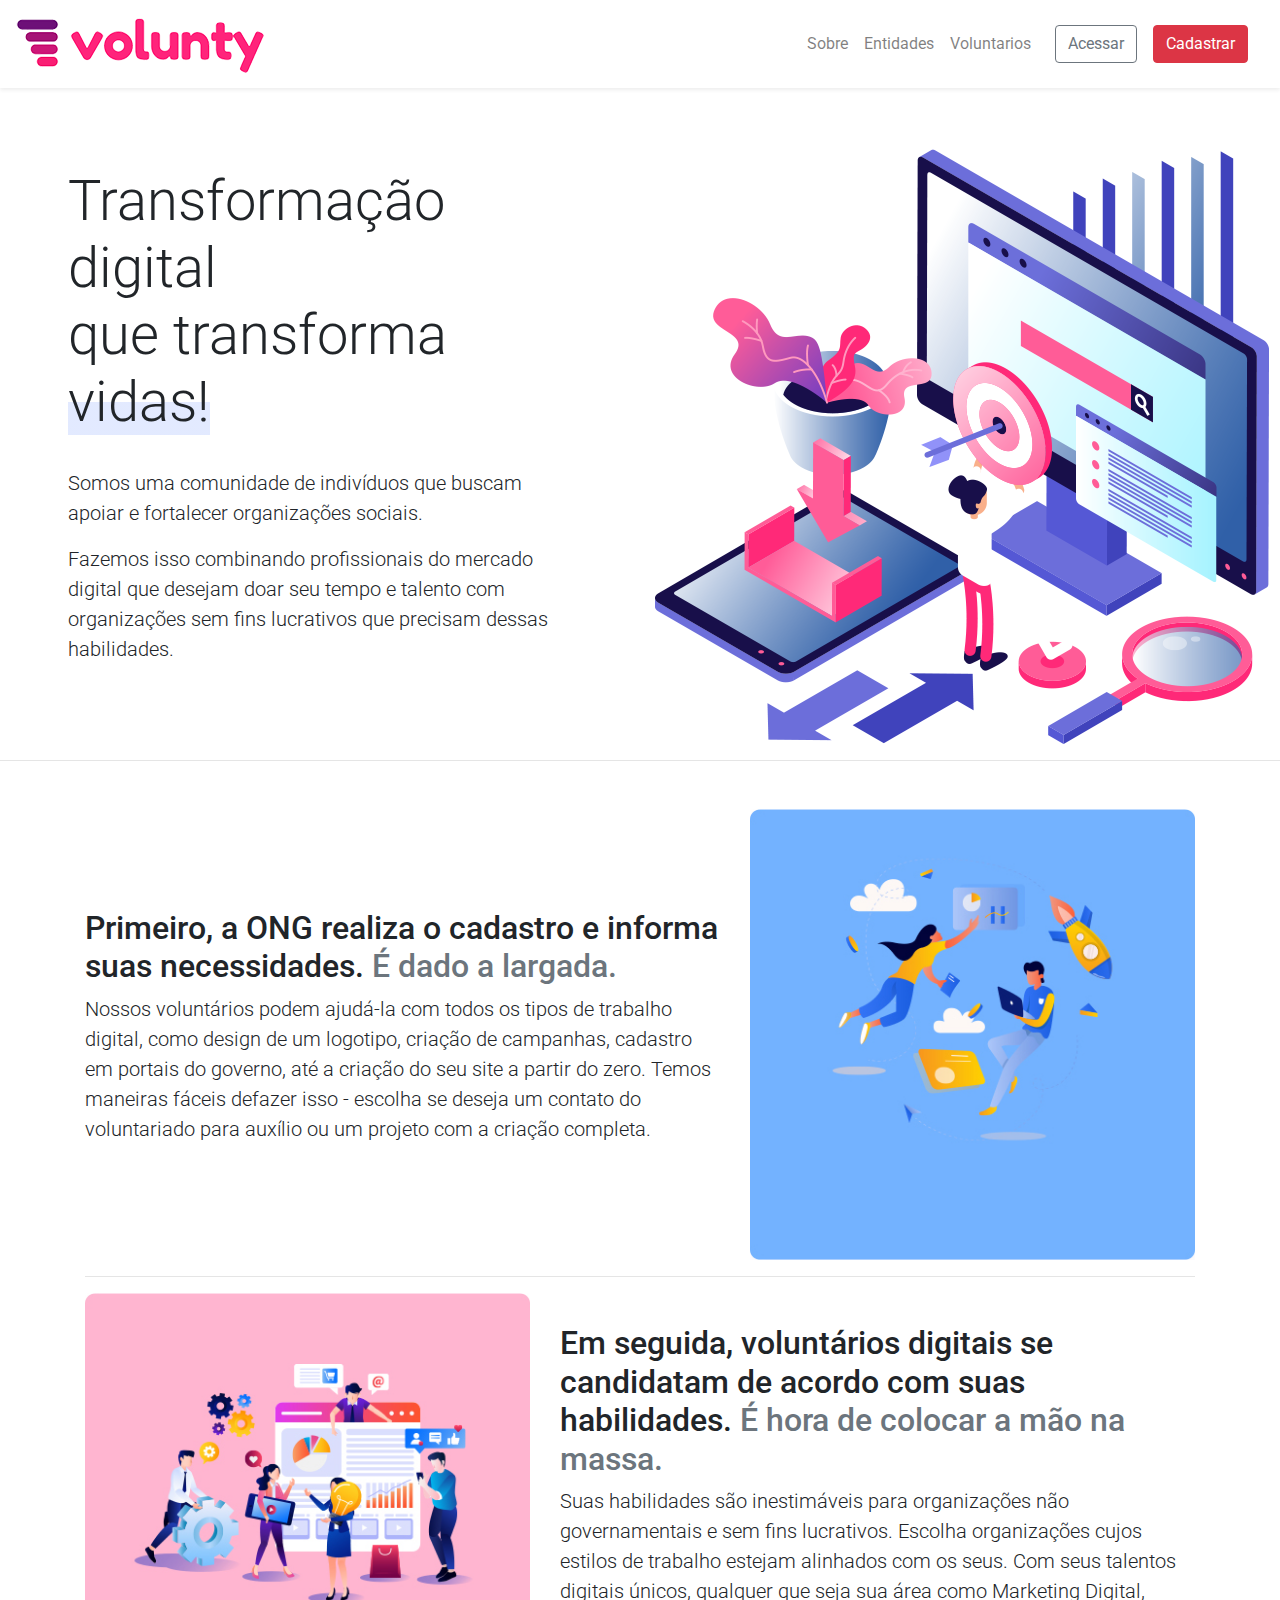
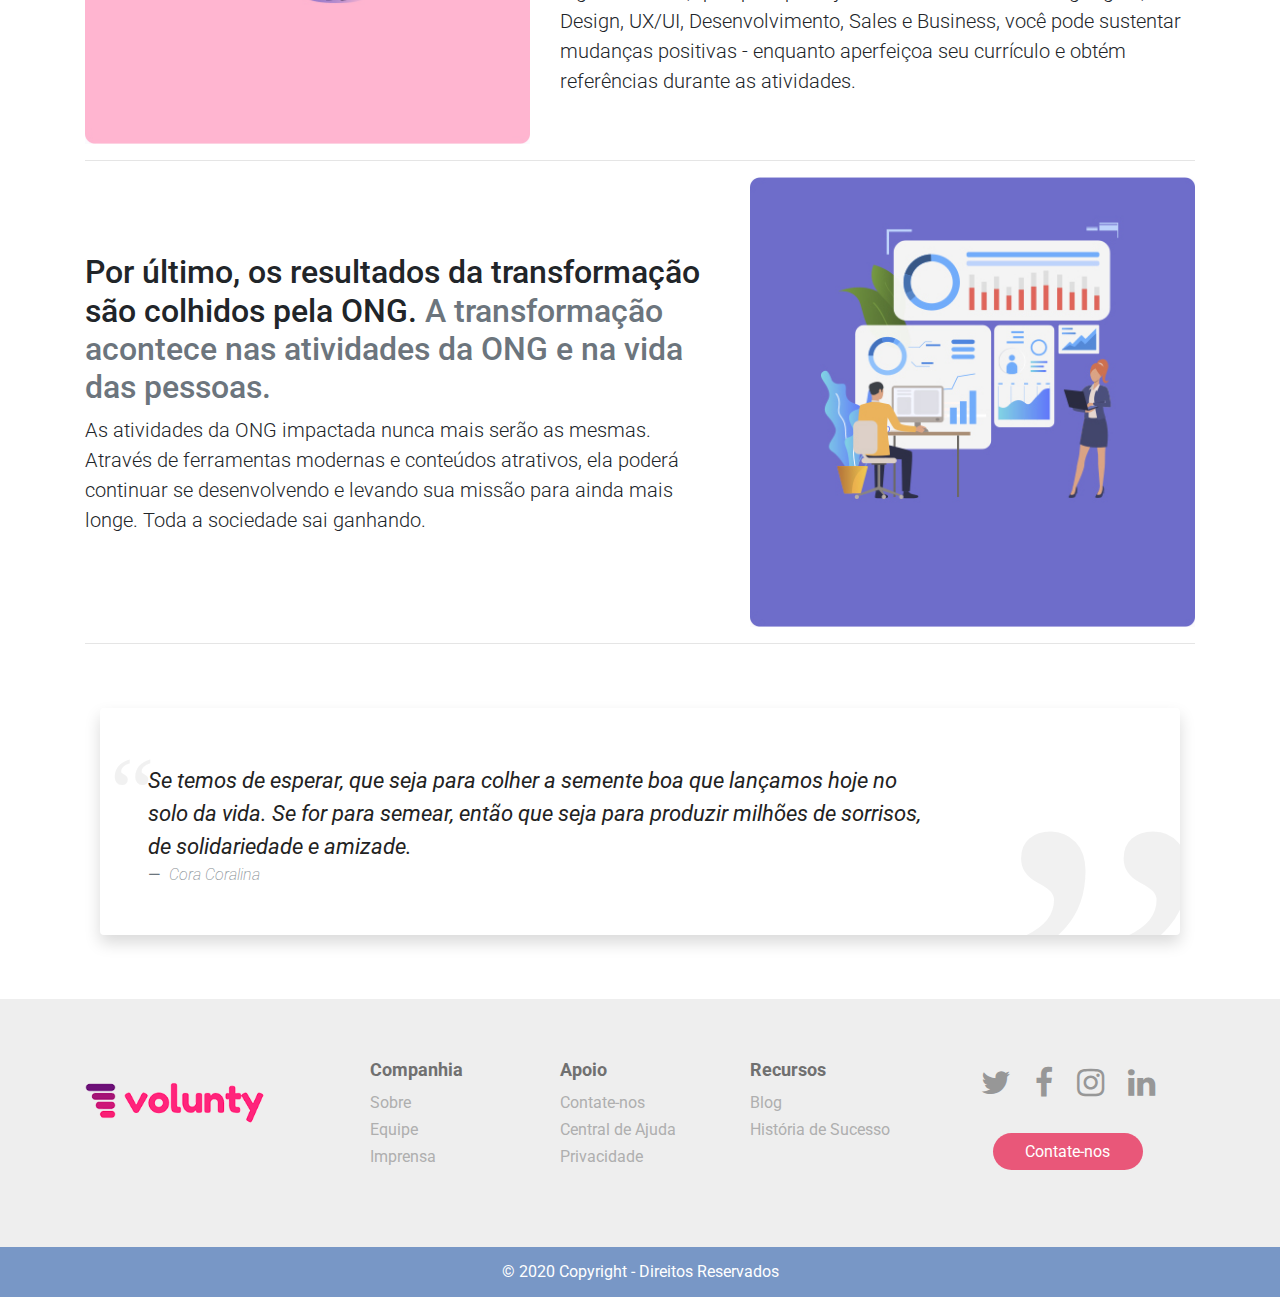
==== commit 9696c2e1: "mvp trial v0.23" ====
--- a/index.html
+++ b/index.html
@@ -101,7 +101,7 @@
 
         <div class="row featurette">
           <div class="col-md-7  mx-auto align-self-center">
-            <h2 class="featurette-heading">Primeiramente, a ONG realiza o cadastro e informa suas
+            <h2 class="featurette-heading">Primeiro, a ONG realiza o cadastro e informa suas
               necessidades. <span class="text-muted">É dado a largada.</span></h2>
             <p class="lead">Nossos voluntários podem ajudá-la com todos os tipos de trabalho digital, como
               design de um logotipo, criação de campanhas, cadastro em portais do governo, até a criação do seu site a
@@ -119,7 +119,7 @@
 
         <div class="row featurette">
           <div class="col-md-7 order-md-2  mx-auto align-self-center">
-            <h2 class="featurette-heading">Voluntários digitais se candidatam de acordo com suas habilidades.
+            <h2 class="featurette-heading">Em seguida, voluntários digitais se candidatam de acordo com suas habilidades.
               <span class="text-muted">É hora de colocar a mão na massa.</span></h2>
             <p class="lead">Suas habilidades são inestimáveis ​​para organizações não governamentais e sem fins
               lucrativos.
@@ -139,7 +139,7 @@
 
         <div class="row featurette">
           <div class="col-md-7  mx-auto align-self-center">
-            <h2 class="featurette-heading">Por último os resultados da transformação são colhidos pela ONG.
+            <h2 class="featurette-heading">Por último, os resultados da transformação são colhidos pela ONG.
               <span class="text-muted">A transformação acontece nas atividades da ONG e na vida das
                 pessoas.</span>
             </h2>
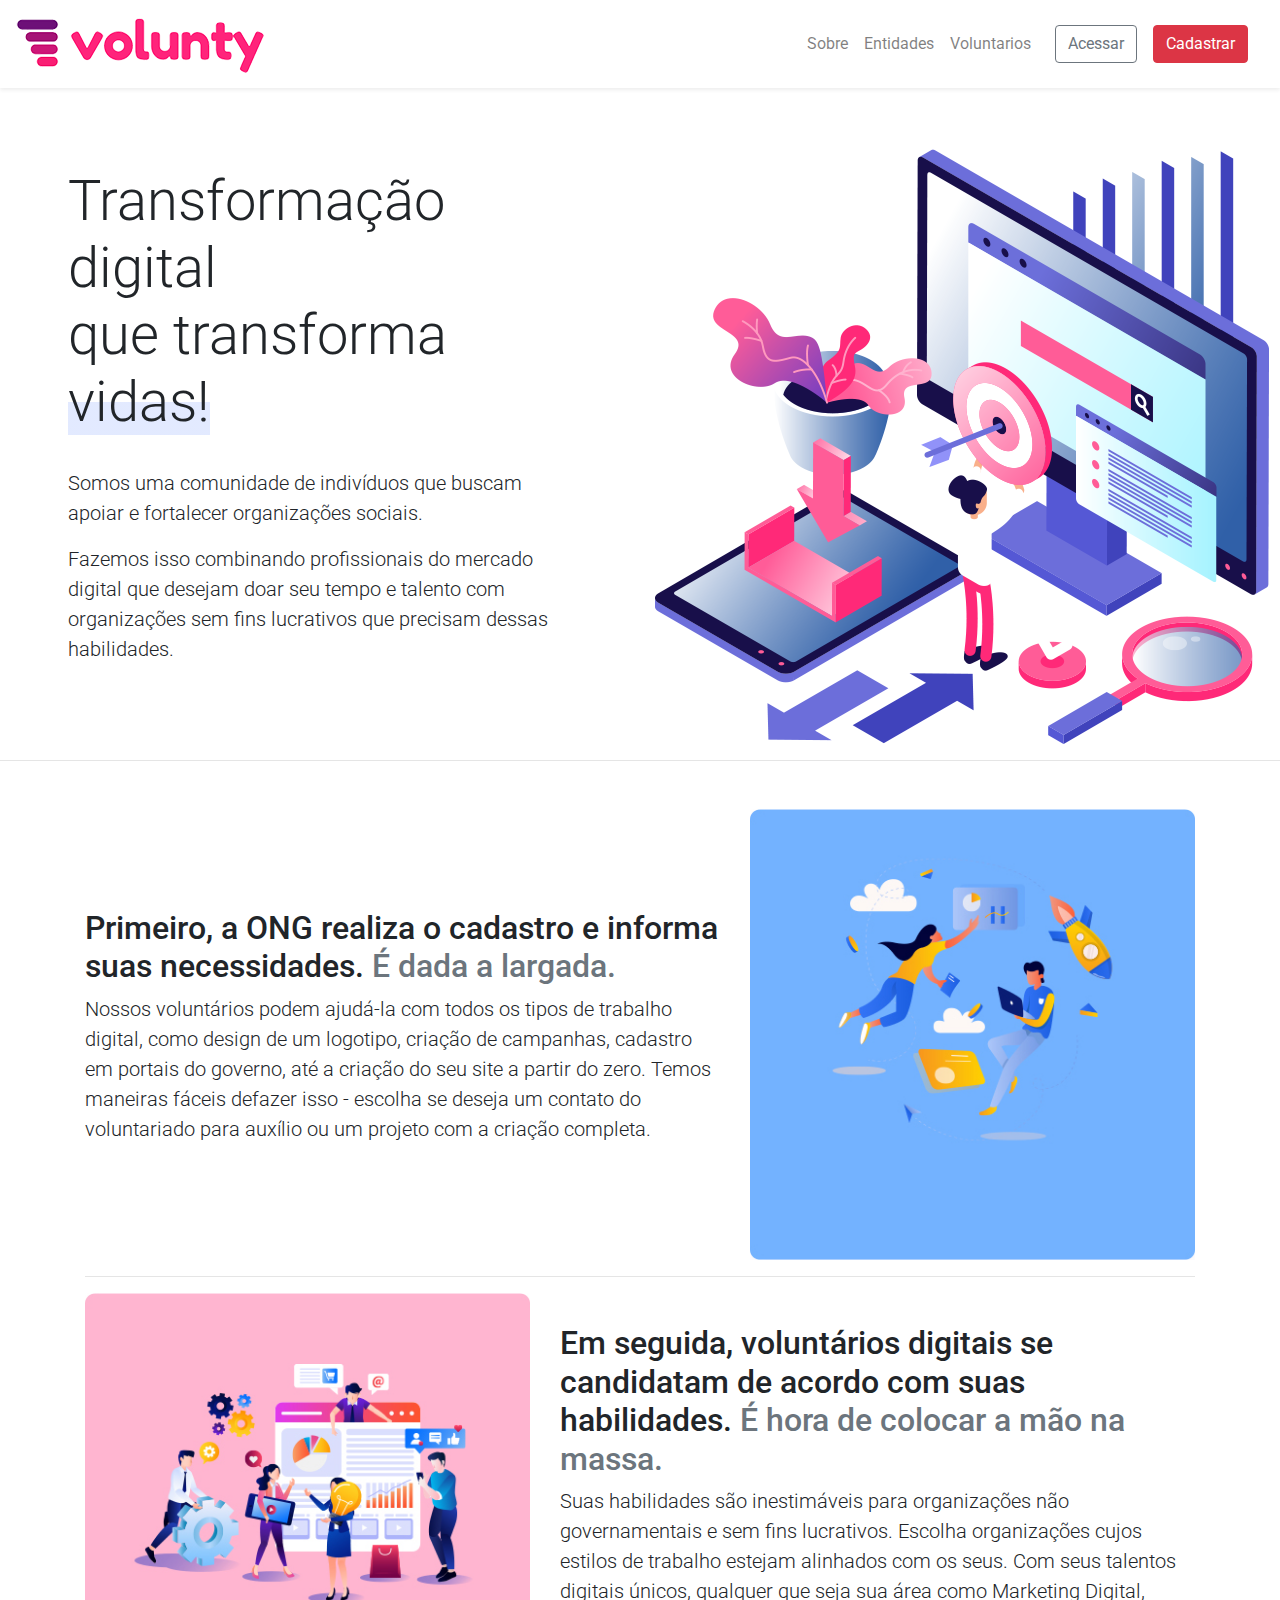
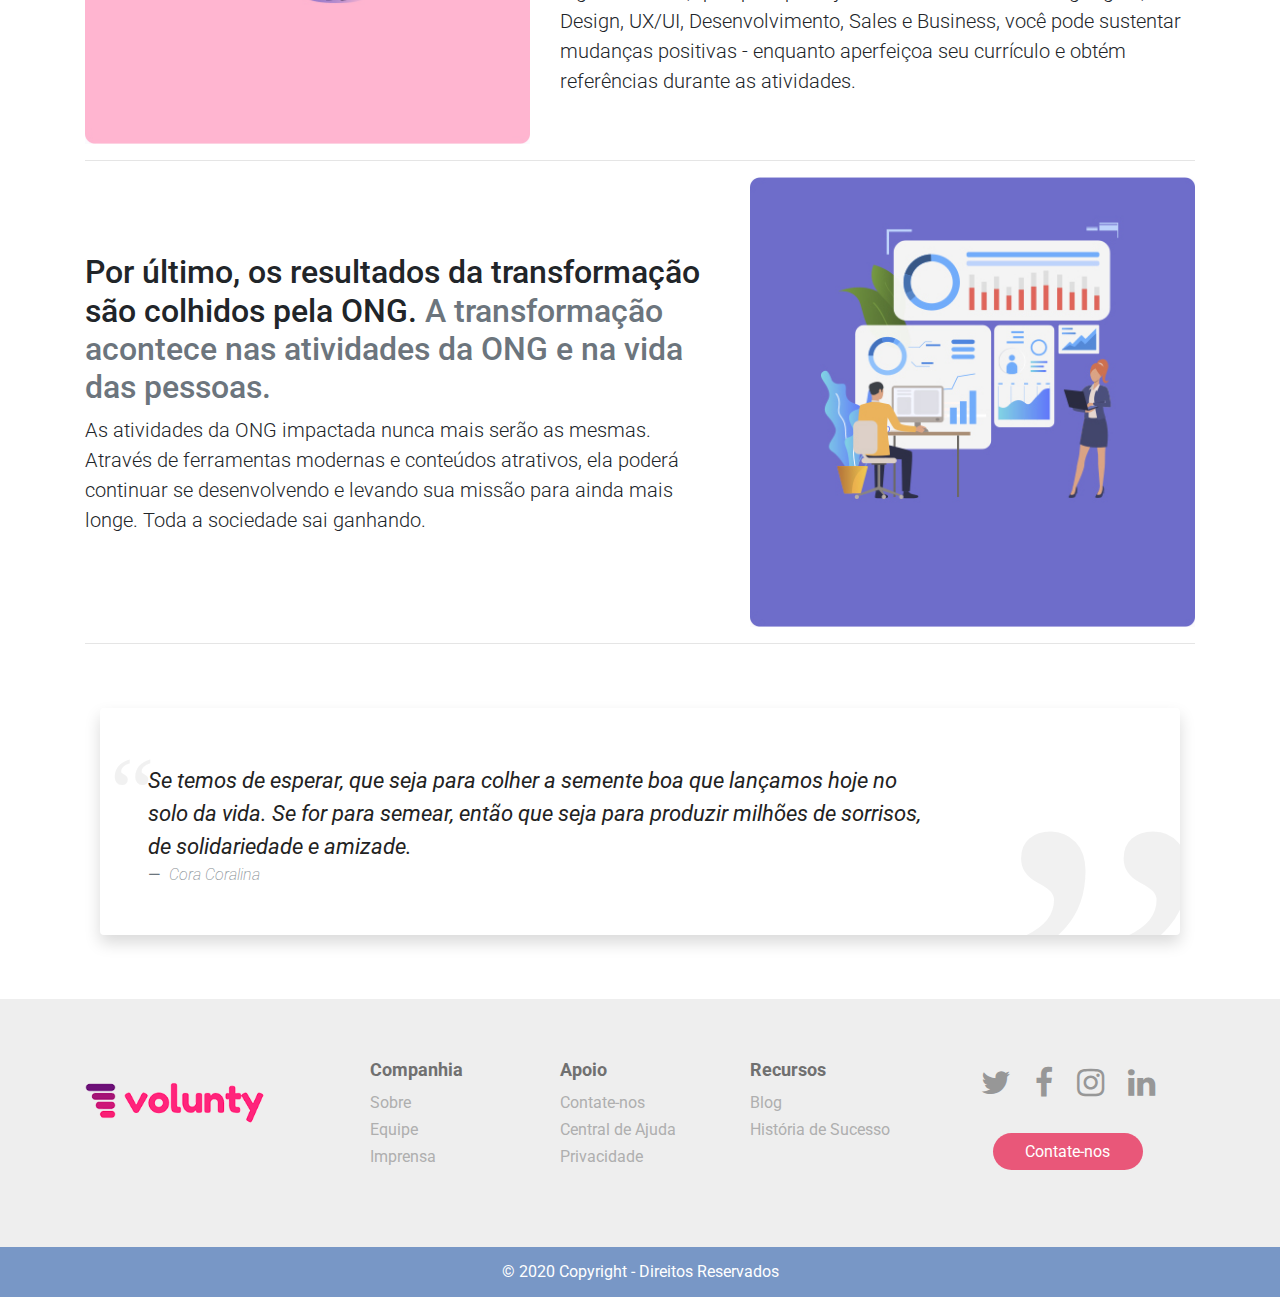
==== commit 78e51999: "mvp trial v0.231" ====
--- a/index.html
+++ b/index.html
@@ -102,7 +102,7 @@
         <div class="row featurette">
           <div class="col-md-7  mx-auto align-self-center">
             <h2 class="featurette-heading">Primeiro, a ONG realiza o cadastro e informa suas
-              necessidades. <span class="text-muted">É dado a largada.</span></h2>
+              necessidades. <span class="text-muted">É dada a largada.</span></h2>
             <p class="lead">Nossos voluntários podem ajudá-la com todos os tipos de trabalho digital, como
               design de um logotipo, criação de campanhas, cadastro em portais do governo, até a criação do seu site a
               partir do zero. Temos maneiras fáceis defazer isso - escolha se deseja um contato do voluntariado para
